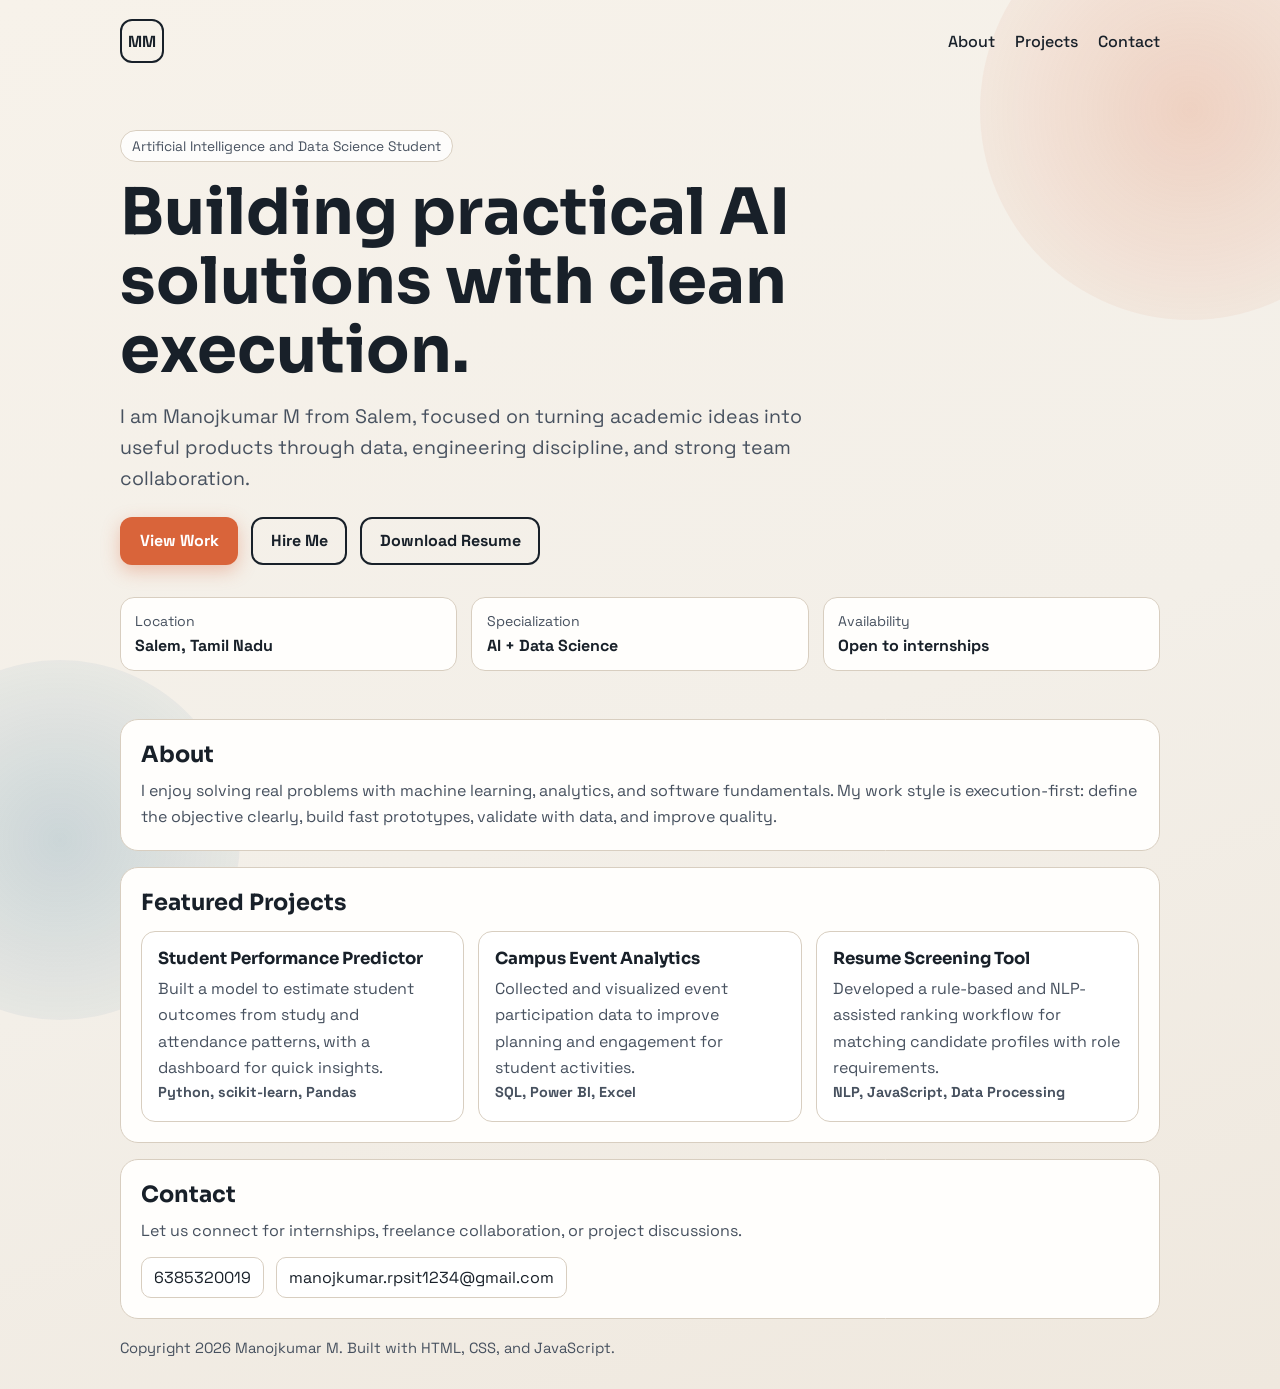
==== index.html @ 935c4bac "Add files via upload" ====
<!DOCTYPE html>
<html lang="en">
<head>
  <meta charset="UTF-8" />
  <meta name="viewport" content="width=device-width, initial-scale=1.0" />
  <title>Manojkumar M | AI Student Portfolio</title>
  <link rel="preconnect" href="https://fonts.googleapis.com" />
  <link rel="preconnect" href="https://fonts.gstatic.com" crossorigin />
  <link href="https://fonts.googleapis.com/css2?family=Space+Grotesk:wght@400;500;700&family=Sora:wght@500;700;800&display=swap" rel="stylesheet" />
  <link rel="stylesheet" href="styles.css" />
</head>
<body>
  <div class="bg-shape bg-shape-a" aria-hidden="true"></div>
  <div class="bg-shape bg-shape-b" aria-hidden="true"></div>

  <header class="site-header">
    <a class="brand" href="#top">MM</a>
    <nav>
      <a href="#about">About</a>
      <a href="#projects">Projects</a>
      <a href="#contact">Contact</a>
    </nav>
  </header>

  <main id="top">
    <section class="hero">
      <p class="eyebrow">Artificial Intelligence and Data Science Student</p>
      <h1>Building practical AI solutions with clean execution.</h1>
      <p class="lead">
        I am Manojkumar M from Salem, focused on turning academic ideas into useful products through
        data, engineering discipline, and strong team collaboration.
      </p>
      <div class="hero-actions">
        <a class="btn btn-solid" href="#projects">View Work</a>
        <a class="btn btn-ghost" href="#contact">Hire Me</a>
        <a class="btn btn-ghost" href="resume.pdf" download>Download Resume</a>
      </div>
      <ul class="quick-facts">
        <li><span>Location</span><strong>Salem, Tamil Nadu</strong></li>
        <li><span>Specialization</span><strong>AI + Data Science</strong></li>
        <li><span>Availability</span><strong>Open to internships</strong></li>
      </ul>
    </section>

    <section id="about" class="panel reveal">
      <h2>About</h2>
      <p>
        I enjoy solving real problems with machine learning, analytics, and software fundamentals. My work style is
        execution-first: define the objective clearly, build fast prototypes, validate with data, and improve quality.
      </p>
    </section>

    <section id="projects" class="panel reveal">
      <h2>Featured Projects</h2>
      <div class="project-grid">
        <article class="project-card">
          <h3>Student Performance Predictor</h3>
          <p>
            Built a model to estimate student outcomes from study and attendance patterns, with a dashboard for quick insights.
          </p>
          <p class="stack">Python, scikit-learn, Pandas</p>
        </article>
        <article class="project-card">
          <h3>Campus Event Analytics</h3>
          <p>
            Collected and visualized event participation data to improve planning and engagement for student activities.
          </p>
          <p class="stack">SQL, Power BI, Excel</p>
        </article>
        <article class="project-card">
          <h3>Resume Screening Tool</h3>
          <p>
            Developed a rule-based and NLP-assisted ranking workflow for matching candidate profiles with role requirements.
          </p>
          <p class="stack">NLP, JavaScript, Data Processing</p>
        </article>
      </div>
    </section>

    <section id="contact" class="panel contact reveal">
      <h2>Contact</h2>
      <p>Let us connect for internships, freelance collaboration, or project discussions.</p>
      <div class="contact-list">
        <a href="tel:+916385320019">6385320019</a>
        <a href="mailto:manojkumar.rpsit1234@gmail.com">manojkumar.rpsit1234@gmail.com</a>
      </div>
    </section>
  </main>

  <footer>
    <p id="footer-text"></p>
  </footer>

  <script src="script.js"></script>
</body>
</html>
---- styles.css ----
:root {
  --bg: #f3efe8;
  --text: #182029;
  --muted: #47515f;
  --card: #fffefc;
  --line: #d8cec0;
  --primary: #d9643a;
  --primary-deep: #a8421d;
  --accent: #2a6f97;
}

* {
  box-sizing: border-box;
}

body {
  margin: 0;
  font-family: "Space Grotesk", sans-serif;
  color: var(--text);
  background:
    linear-gradient(160deg, #f7f2ea 0%, #f3efe8 55%, #efe8de 100%);
  min-height: 100vh;
  position: relative;
  overflow-x: hidden;
}

.bg-shape {
  position: fixed;
  border-radius: 999px;
  filter: blur(0.5px);
  pointer-events: none;
  z-index: -1;
}

.bg-shape-a {
  width: 420px;
  height: 420px;
  right: -120px;
  top: -100px;
  background: radial-gradient(circle, rgba(217, 100, 58, 0.22), rgba(217, 100, 58, 0));
}

.bg-shape-b {
  width: 360px;
  height: 360px;
  left: -120px;
  bottom: -120px;
  background: radial-gradient(circle, rgba(42, 111, 151, 0.2), rgba(42, 111, 151, 0));
}

.site-header,
main,
footer {
  width: min(1040px, calc(100% - 2rem));
  margin-inline: auto;
}

.site-header {
  display: flex;
  justify-content: space-between;
  align-items: center;
  padding: 1.2rem 0;
}

.brand {
  width: 44px;
  height: 44px;
  border: 2px solid var(--text);
  border-radius: 12px;
  display: grid;
  place-items: center;
  text-decoration: none;
  color: var(--text);
  font-weight: 700;
}

nav {
  display: flex;
  gap: 1.25rem;
}

nav a {
  text-decoration: none;
  color: var(--text);
  font-weight: 500;
}

.hero {
  padding: 3rem 0 2rem;
}

.eyebrow {
  display: inline-block;
  margin: 0;
  padding: 0.35rem 0.7rem;
  border: 1px solid var(--line);
  border-radius: 999px;
  background: rgba(255, 255, 255, 0.8);
  color: var(--muted);
  font-size: 0.86rem;
}

h1,
h2,
h3 {
  font-family: "Sora", sans-serif;
}

h1 {
  margin: 1rem 0;
  font-size: clamp(2rem, 5vw, 4rem);
  line-height: 1.08;
  max-width: 840px;
}

.lead {
  margin: 0;
  max-width: 720px;
  font-size: clamp(1rem, 2vw, 1.22rem);
  color: var(--muted);
  line-height: 1.6;
}

.hero-actions {
  margin-top: 1.4rem;
  display: flex;
  gap: 0.8rem;
  flex-wrap: wrap;
}

.btn {
  display: inline-flex;
  text-decoration: none;
  font-weight: 700;
  padding: 0.72rem 1.1rem;
  border-radius: 12px;
  border: 2px solid transparent;
  transition: transform 180ms ease, box-shadow 180ms ease, background-color 180ms ease;
}

.btn:hover {
  transform: translateY(-2px);
}

.btn-solid {
  background: var(--primary);
  color: #fff;
  box-shadow: 0 6px 18px rgba(217, 100, 58, 0.34);
}

.btn-solid:hover {
  background: var(--primary-deep);
}

.btn-ghost {
  border-color: var(--text);
  color: var(--text);
}

.quick-facts {
  list-style: none;
  margin: 2rem 0 0;
  padding: 0;
  display: grid;
  grid-template-columns: repeat(3, minmax(0, 1fr));
  gap: 0.9rem;
}

.quick-facts li {
  background: var(--card);
  border: 1px solid var(--line);
  border-radius: 14px;
  padding: 0.9rem;
}

.quick-facts span {
  color: var(--muted);
  font-size: 0.88rem;
  display: block;
}

.quick-facts strong {
  margin-top: 0.26rem;
  display: block;
}

.panel {
  background: var(--card);
  border: 1px solid var(--line);
  border-radius: 18px;
  padding: 1.25rem;
  margin-top: 1rem;
}

.panel h2 {
  margin: 0 0 0.6rem;
  font-size: 1.4rem;
}

.panel p {
  margin: 0;
  color: var(--muted);
  line-height: 1.65;
}

.project-grid {
  margin-top: 0.9rem;
  display: grid;
  grid-template-columns: repeat(3, minmax(0, 1fr));
  gap: 0.9rem;
}

.project-card {
  border: 1px solid var(--line);
  border-radius: 14px;
  padding: 1rem;
  background: #fff;
}

.project-card h3 {
  margin: 0 0 0.45rem;
  font-size: 1.04rem;
}

.stack {
  margin-top: 0.7rem;
  color: var(--accent);
  font-weight: 700;
  font-size: 0.9rem;
}

.contact .contact-list {
  margin-top: 0.8rem;
  display: flex;
  flex-wrap: wrap;
  gap: 0.75rem;
}

.contact a {
  text-decoration: none;
  color: var(--text);
  border: 1px solid var(--line);
  border-radius: 10px;
  padding: 0.55rem 0.75rem;
  background: #fff;
}

footer {
  padding: 1.3rem 0 2rem;
}

footer p {
  margin: 0;
  color: var(--muted);
  font-size: 0.92rem;
}

.reveal {
  opacity: 0;
  transform: translateY(10px);
  transition: opacity 450ms ease, transform 450ms ease;
}

.reveal.in {
  opacity: 1;
  transform: translateY(0);
}

@media (max-width: 900px) {
  .quick-facts {
    grid-template-columns: 1fr;
  }

  .project-grid {
    grid-template-columns: 1fr;
  }
}
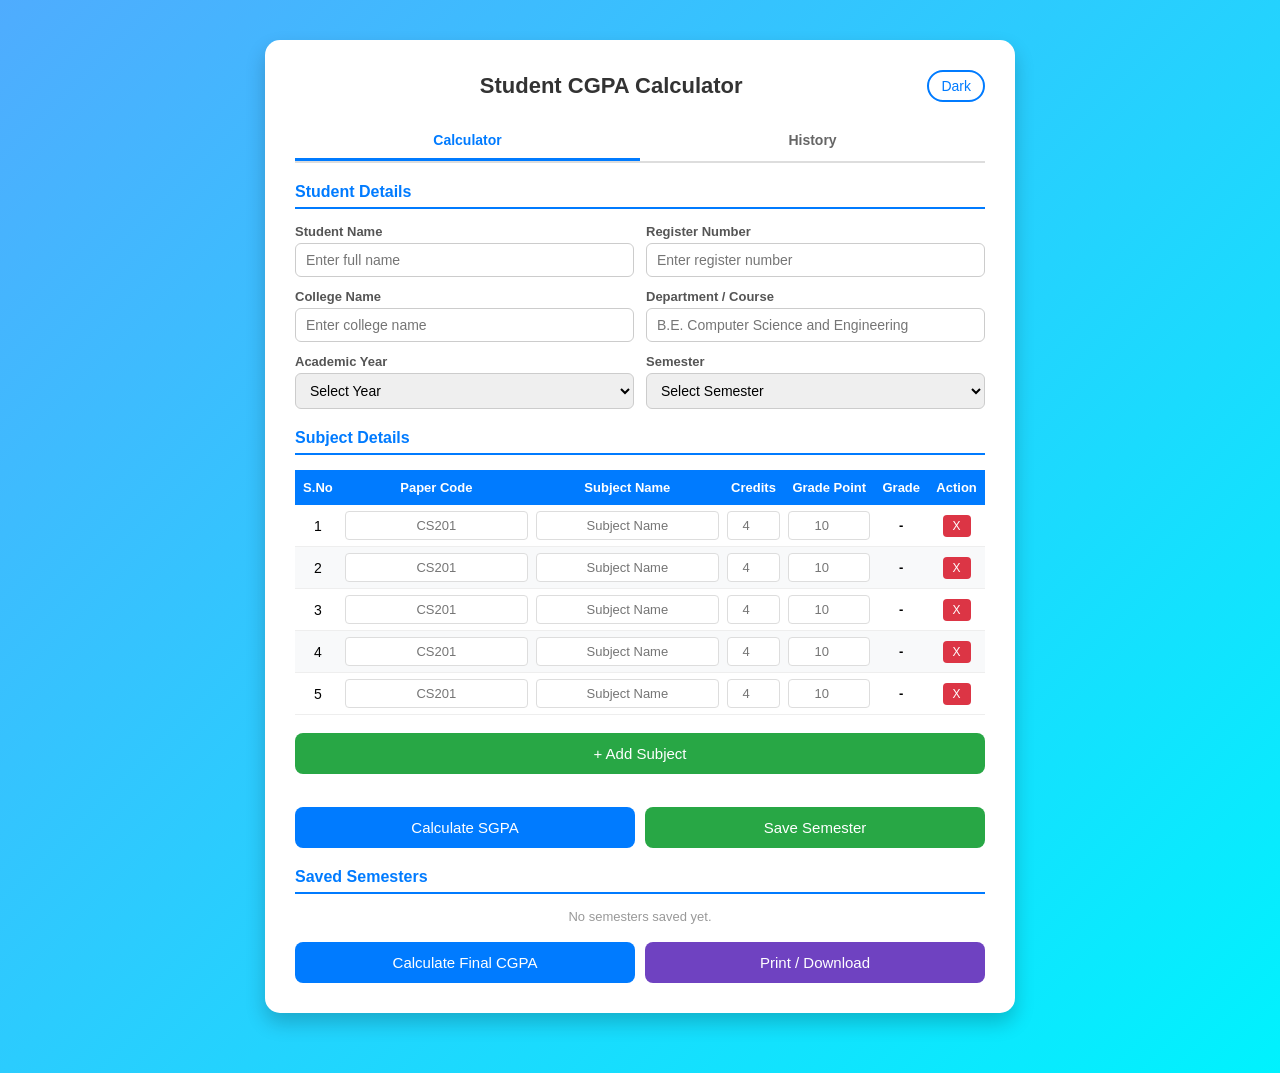
==== commit 3c4ee63a: "Add files via upload" ====
--- a/index.html
+++ b/index.html
@@ -1,97 +1,116 @@
 <!DOCTYPE html>
 <html lang="en">
 <head>
-  <meta charset="UTF-8" />
-  <meta name="viewport" content="width=device-width, initial-scale=1.0" />
-  <title>Manojkumar M | AI Student Portfolio</title>
-  <link rel="preconnect" href="https://fonts.googleapis.com" />
-  <link rel="preconnect" href="https://fonts.gstatic.com" crossorigin />
-  <link href="https://fonts.googleapis.com/css2?family=Space+Grotesk:wght@400;500;700&family=Sora:wght@500;700;800&display=swap" rel="stylesheet" />
-  <link rel="stylesheet" href="styles.css" />
+<meta charset="UTF-8">
+<meta name="viewport" content="width=device-width, initial-scale=1.0">
+<title>Student CGPA Calculator</title>
+<link rel="stylesheet" href="style.css">
 </head>
 <body>
-  <div class="bg-shape bg-shape-a" aria-hidden="true"></div>
-  <div class="bg-shape bg-shape-b" aria-hidden="true"></div>
 
-  <header class="site-header">
-    <a class="brand" href="#top">MM</a>
-    <nav>
-      <a href="#about">About</a>
-      <a href="#projects">Projects</a>
-      <a href="#contact">Contact</a>
-    </nav>
-  </header>
+<div class="container">
+    <div class="header">
+        <h2>Student CGPA Calculator</h2>
+        <button class="dark-toggle" onclick="toggleDark()">Dark</button>
+    </div>
 
-  <main id="top">
-    <section class="hero">
-      <p class="eyebrow">Artificial Intelligence and Data Science Student</p>
-      <h1>Building practical AI solutions with clean execution.</h1>
-      <p class="lead">
-        I am Manojkumar M from Salem, focused on turning academic ideas into useful products through
-        data, engineering discipline, and strong team collaboration.
-      </p>
-      <div class="hero-actions">
-        <a class="btn btn-solid" href="#projects">View Work</a>
-        <a class="btn btn-ghost" href="#contact">Hire Me</a>
-        <a class="btn btn-ghost" href="resume.pdf" download>Download Resume</a>
-      </div>
-      <ul class="quick-facts">
-        <li><span>Location</span><strong>Salem, Tamil Nadu</strong></li>
-        <li><span>Specialization</span><strong>AI + Data Science</strong></li>
-        <li><span>Availability</span><strong>Open to internships</strong></li>
-      </ul>
-    </section>
+    <div class="tab-bar">
+        <button class="tab active" onclick="switchTab('calculator')">Calculator</button>
+        <button class="tab" onclick="switchTab('history')">History</button>
+    </div>
 
-    <section id="about" class="panel reveal">
-      <h2>About</h2>
-      <p>
-        I enjoy solving real problems with machine learning, analytics, and software fundamentals. My work style is
-        execution-first: define the objective clearly, build fast prototypes, validate with data, and improve quality.
-      </p>
-    </section>
+    <div id="calculator" class="tab-content active">
 
-    <section id="projects" class="panel reveal">
-      <h2>Featured Projects</h2>
-      <div class="project-grid">
-        <article class="project-card">
-          <h3>Student Performance Predictor</h3>
-          <p>
-            Built a model to estimate student outcomes from study and attendance patterns, with a dashboard for quick insights.
-          </p>
-          <p class="stack">Python, scikit-learn, Pandas</p>
-        </article>
-        <article class="project-card">
-          <h3>Campus Event Analytics</h3>
-          <p>
-            Collected and visualized event participation data to improve planning and engagement for student activities.
-          </p>
-          <p class="stack">SQL, Power BI, Excel</p>
-        </article>
-        <article class="project-card">
-          <h3>Resume Screening Tool</h3>
-          <p>
-            Developed a rule-based and NLP-assisted ranking workflow for matching candidate profiles with role requirements.
-          </p>
-          <p class="stack">NLP, JavaScript, Data Processing</p>
-        </article>
-      </div>
-    </section>
+        <div class="section-title">Student Details</div>
+        <div class="student-info">
+            <div class="info-grid">
+                <div class="field">
+                    <label>Student Name</label>
+                    <input type="text" id="stu_name" placeholder="Enter full name">
+                </div>
+                <div class="field">
+                    <label>Register Number</label>
+                    <input type="text" id="stu_reg" placeholder="Enter register number">
+                </div>
+                <div class="field">
+                    <label>College Name</label>
+                    <input type="text" id="stu_college" placeholder="Enter college name">
+                </div>
+                <div class="field">
+                    <label>Department / Course</label>
+                    <input type="text" id="stu_dept" placeholder="B.E. Computer Science and Engineering">
+                </div>
+                <div class="field">
+                    <label>Academic Year</label>
+                    <select id="stu_ayear">
+                        <option value="">Select Year</option>
+                        <option>1st Year</option>
+                        <option>2nd Year</option>
+                        <option>3rd Year</option>
+                        <option>4th Year</option>
+                    </select>
+                </div>
+                <div class="field">
+                    <label>Semester</label>
+                    <select id="stu_sem">
+                        <option value="">Select Semester</option>
+                        <option value="1">Semester 1</option>
+                        <option value="2">Semester 2</option>
+                        <option value="3">Semester 3</option>
+                        <option value="4">Semester 4</option>
+                        <option value="5">Semester 5</option>
+                        <option value="6">Semester 6</option>
+                        <option value="7">Semester 7</option>
+                        <option value="8">Semester 8</option>
+                    </select>
+                </div>
+            </div>
+        </div>
 
-    <section id="contact" class="panel contact reveal">
-      <h2>Contact</h2>
-      <p>Let us connect for internships, freelance collaboration, or project discussions.</p>
-      <div class="contact-list">
-        <a href="tel:+916385320019">6385320019</a>
-        <a href="mailto:manojkumar.rpsit1234@gmail.com">manojkumar.rpsit1234@gmail.com</a>
-      </div>
-    </section>
-  </main>
+        <div class="section-title">Subject Details</div>
+        <div class="table-wrapper">
+            <table id="subject-table">
+                <thead>
+                    <tr>
+                        <th>S.No</th>
+                        <th>Paper Code</th>
+                        <th>Subject Name</th>
+                        <th>Credits</th>
+                        <th>Grade Point</th>
+                        <th>Grade</th>
+                        <th>Action</th>
+                    </tr>
+                </thead>
+                <tbody id="subject-body">
+                </tbody>
+            </table>
+        </div>
+        <button class="calc-btn add-btn" onclick="addSubject()">+ Add Subject</button>
 
-  <footer>
-    <p id="footer-text"></p>
-  </footer>
+        <div class="result-section" id="result"></div>
 
-  <script src="script.js"></script>
+        <div class="btn-row">
+            <button class="calc-btn" onclick="calculateSGPA()">Calculate SGPA</button>
+            <button class="calc-btn save-btn" onclick="saveSemester()">Save Semester</button>
+        </div>
+
+        <div class="section-title">Saved Semesters</div>
+        <div id="saved-sems"></div>
+
+        <div class="btn-row">
+            <button class="calc-btn" onclick="calculateCGPA()">Calculate Final CGPA</button>
+            <button class="calc-btn print-btn" onclick="printResult()">Print / Download</button>
+        </div>
+
+        <div id="final-result"></div>
+    </div>
+
+    <div id="history" class="tab-content">
+        <div id="history-list"></div>
+        <button class="calc-btn danger-btn" onclick="clearHistory()">Clear History</button>
+    </div>
+</div>
+
+<script src="script.js"></script>
 </body>
-</html>
-
+</html>
--- a/style.css
+++ b/style.css
@@ -0,0 +1,447 @@
+*{
+    margin:0;
+    padding:0;
+    box-sizing:border-box;
+    font-family:Arial,sans-serif;
+}
+body{
+    background:linear-gradient(135deg,#4facfe,#00f2fe);
+    display:flex;
+    justify-content:center;
+    align-items:flex-start;
+    min-height:100vh;
+    padding:20px;
+    transition:background 0.3s;
+}
+body.dark{
+    background:linear-gradient(135deg,#1a1a2e,#16213e);
+}
+.container{
+    background:#fff;
+    padding:30px;
+    width:750px;
+    border-radius:15px;
+    box-shadow:0 10px 20px rgba(0,0,0,0.2);
+    transition:background 0.3s, color 0.3s;
+    margin-top:20px;
+    margin-bottom:40px;
+}
+body.dark .container{
+    background:#0f3460;
+    color:#e0e0e0;
+}
+.header{
+    display:flex;
+    justify-content:space-between;
+    align-items:center;
+    margin-bottom:20px;
+}
+h2{
+    text-align:center;
+    color:#333;
+    flex:1;
+    font-size:22px;
+}
+body.dark h2{
+    color:#e0e0e0;
+}
+.dark-toggle{
+    background:none;
+    border:2px solid #007bff;
+    color:#007bff;
+    padding:6px 12px;
+    border-radius:20px;
+    cursor:pointer;
+    font-size:14px;
+    width:auto;
+    margin:0;
+}
+body.dark .dark-toggle{
+    border-color:#e94560;
+    color:#e94560;
+}
+.dark-toggle:hover{
+    background:#007bff;
+    color:#fff;
+}
+body.dark .dark-toggle:hover{
+    background:#e94560;
+    color:#fff;
+}
+.tab-bar{
+    display:flex;
+    margin-bottom:20px;
+    border-bottom:2px solid #ddd;
+}
+.tab{
+    flex:1;
+    padding:10px;
+    text-align:center;
+    cursor:pointer;
+    border:none;
+    background:none;
+    font-size:14px;
+    font-weight:bold;
+    color:#666;
+    border-bottom:3px solid transparent;
+    margin-top:0;
+}
+.tab.active{
+    color:#007bff;
+    border-bottom:3px solid #007bff;
+}
+body.dark .tab{
+    color:#aaa;
+}
+body.dark .tab.active{
+    color:#e94560;
+    border-bottom:3px solid #e94560;
+}
+.tab-content{
+    display:none;
+}
+.tab-content.active{
+    display:block;
+}
+.section-title{
+    font-size:16px;
+    font-weight:bold;
+    color:#007bff;
+    border-bottom:2px solid #007bff;
+    padding-bottom:6px;
+    margin:20px 0 15px;
+}
+body.dark .section-title{
+    color:#e94560;
+    border-bottom-color:#e94560;
+}
+.info-grid{
+    display:grid;
+    grid-template-columns:1fr 1fr;
+    gap:12px;
+}
+.field label{
+    display:block;
+    font-size:13px;
+    font-weight:bold;
+    color:#555;
+    margin-bottom:4px;
+}
+body.dark .field label{
+    color:#aaa;
+}
+.field input, .field select{
+    width:100%;
+    padding:8px 10px;
+    border:1px solid #ccc;
+    border-radius:6px;
+    font-size:14px;
+}
+body.dark .field input, body.dark .field select{
+    background:#1a1a2e;
+    color:#e0e0e0;
+    border-color:#444;
+}
+.table-wrapper{
+    overflow-x:auto;
+    margin-bottom:10px;
+}
+table{
+    width:100%;
+    border-collapse:collapse;
+    font-size:14px;
+}
+thead th{
+    background:#007bff;
+    color:#fff;
+    padding:10px 8px;
+    text-align:center;
+    font-size:13px;
+}
+body.dark thead th{
+    background:#e94560;
+}
+tbody td{
+    padding:6px 4px;
+    text-align:center;
+    border-bottom:1px solid #eee;
+}
+body.dark tbody td{
+    border-bottom-color:#333;
+}
+tbody tr:nth-child(even){
+    background:#f8f9fa;
+}
+body.dark tbody tr:nth-child(even){
+    background:#1a1a2e;
+}
+tbody input{
+    width:100%;
+    padding:6px;
+    border:1px solid #ddd;
+    border-radius:4px;
+    font-size:13px;
+    text-align:center;
+}
+body.dark tbody input{
+    background:#16213e;
+    color:#e0e0e0;
+    border-color:#444;
+}
+.grade-display{
+    font-weight:bold;
+    font-size:13px;
+    padding:4px 8px;
+    border-radius:4px;
+    display:inline-block;
+}
+.grade-o{background:#28a745;color:#fff;}
+.grade-a{background:#17a2b8;color:#fff;}
+.grade-b{background:#ffc107;color:#333;}
+.grade-c{background:#fd7e14;color:#fff;}
+.grade-f{background:#dc3545;color:#fff;}
+.btn-del{
+    background:#dc3545;
+    color:#fff;
+    border:none;
+    border-radius:4px;
+    padding:4px 10px;
+    cursor:pointer;
+    font-size:12px;
+}
+.btn-del:hover{
+    background:#a71d2a;
+}
+.add-btn{
+    background:#28a745!important;
+    margin-bottom:10px;
+}
+.add-btn:hover{
+    background:#1e7e34!important;
+}
+button.calc-btn{
+    width:100%;
+    padding:12px;
+    background:#007bff;
+    color:#fff;
+    border:none;
+    border-radius:8px;
+    font-size:15px;
+    cursor:pointer;
+    margin-top:8px;
+}
+button.calc-btn:hover{
+    background:#0056b3;
+}
+body.dark button.calc-btn{
+    background:#e94560;
+}
+body.dark button.calc-btn:hover{
+    background:#c81e45;
+}
+.save-btn{
+    background:#28a745!important;
+}
+.save-btn:hover{
+    background:#1e7e34!important;
+}
+.print-btn{
+    background:#6f42c1!important;
+}
+.print-btn:hover{
+    background:#5a32a3!important;
+}
+.danger-btn{
+    background:#dc3545!important;
+}
+.danger-btn:hover{
+    background:#a71d2a!important;
+}
+.btn-row{
+    display:flex;
+    gap:10px;
+    margin-top:10px;
+}
+.btn-row button{
+    flex:1;
+}
+.result-section{
+    margin-top:15px;
+}
+.info-row{
+    display:flex;
+    justify-content:space-between;
+    padding:8px 0;
+    border-bottom:1px solid #eee;
+}
+body.dark .info-row{
+    border-bottom-color:#333;
+}
+.info-label{
+    color:#666;
+    font-size:14px;
+}
+body.dark .info-label{
+    color:#aaa;
+}
+.info-value{
+    font-weight:bold;
+    font-size:14px;
+}
+.percentage{
+    color:#007bff;
+}
+.grade{
+    color:#e94560;
+    font-size:16px;
+}
+.pass-tag{
+    color:#28a745;
+    font-weight:bold;
+}
+.fail-tag{
+    color:#dc3545;
+    font-weight:bold;
+}
+.saved-sem-card{
+    background:#f0f8ff;
+    border-radius:8px;
+    padding:12px;
+    margin-bottom:10px;
+    border-left:4px solid #007bff;
+}
+body.dark .saved-sem-card{
+    background:#1a1a2e;
+}
+.saved-sem-card .sem-title{
+    font-weight:bold;
+    color:#007bff;
+    margin-bottom:6px;
+}
+body.dark .saved-sem-card .sem-title{
+    color:#e94560;
+}
+.saved-sem-card .sem-subjects{
+    font-size:12px;
+    color:#666;
+}
+body.dark .saved-sem-card .sem-subjects{
+    color:#aaa;
+}
+.final-box{
+    background:linear-gradient(135deg,#007bff,#00f2fe);
+    color:#fff;
+    border-radius:12px;
+    padding:20px;
+    margin-top:15px;
+    text-align:center;
+}
+body.dark .final-box{
+    background:linear-gradient(135deg,#e94560,#c81e45);
+}
+.final-box h3{
+    margin-bottom:10px;
+    font-size:18px;
+}
+.final-box .cgpa-big{
+    font-size:42px;
+    font-weight:bold;
+}
+.final-box .details{
+    font-size:14px;
+    margin-top:8px;
+    opacity:0.9;
+}
+.final-box .student-print{
+    font-size:13px;
+    margin-bottom:10px;
+    opacity:0.85;
+    text-align:left;
+}
+.history-card{
+    background:#f8f9fa;
+    border-radius:10px;
+    padding:15px;
+    margin-bottom:12px;
+    border-left:4px solid #007bff;
+}
+body.dark .history-card{
+    background:#1a1a2e;
+}
+.history-card.has-fail{
+    border-left-color:#dc3545;
+}
+.history-date{
+    font-size:12px;
+    color:#999;
+    margin-bottom:6px;
+}
+.history-student{
+    font-size:13px;
+    color:#555;
+    margin-bottom:4px;
+}
+body.dark .history-student{
+    color:#aaa;
+}
+.history-cgpa{
+    font-size:18px;
+    font-weight:bold;
+    color:#333;
+}
+body.dark .history-cgpa{
+    color:#e0e0e0;
+}
+.history-grade{
+    display:inline-block;
+    padding:2px 10px;
+    border-radius:12px;
+    font-size:12px;
+    font-weight:bold;
+    color:#fff;
+    margin-top:5px;
+}
+.grade-pass{background:#28a745;}
+.grade-fail{background:#dc3545;}
+.history-semesters{
+    margin-top:10px;
+    font-size:13px;
+    color:#666;
+}
+body.dark .history-semesters{
+    color:#aaa;
+}
+.history-semesters .fail-item{
+    color:#dc3545;
+    font-weight:bold;
+}
+.no-history{
+    text-align:center;
+    color:#999;
+    padding:40px 0;
+    font-size:14px;
+}
+@media print{
+    body{
+        background:#fff!important;
+        padding:0;
+    }
+    .container{
+        box-shadow:none;
+        width:100%;
+        margin:0;
+    }
+    .dark-toggle, .tab-bar, .add-btn, .btn-row, .danger-btn, .no-print{
+        display:none!important;
+    }
+    .tab-content{
+        display:block!important;
+    }
+    #history{
+        display:none!important;
+    }
+    .final-box{
+        -webkit-print-color-adjust:exact;
+        print-color-adjust:exact;
+    }
+}
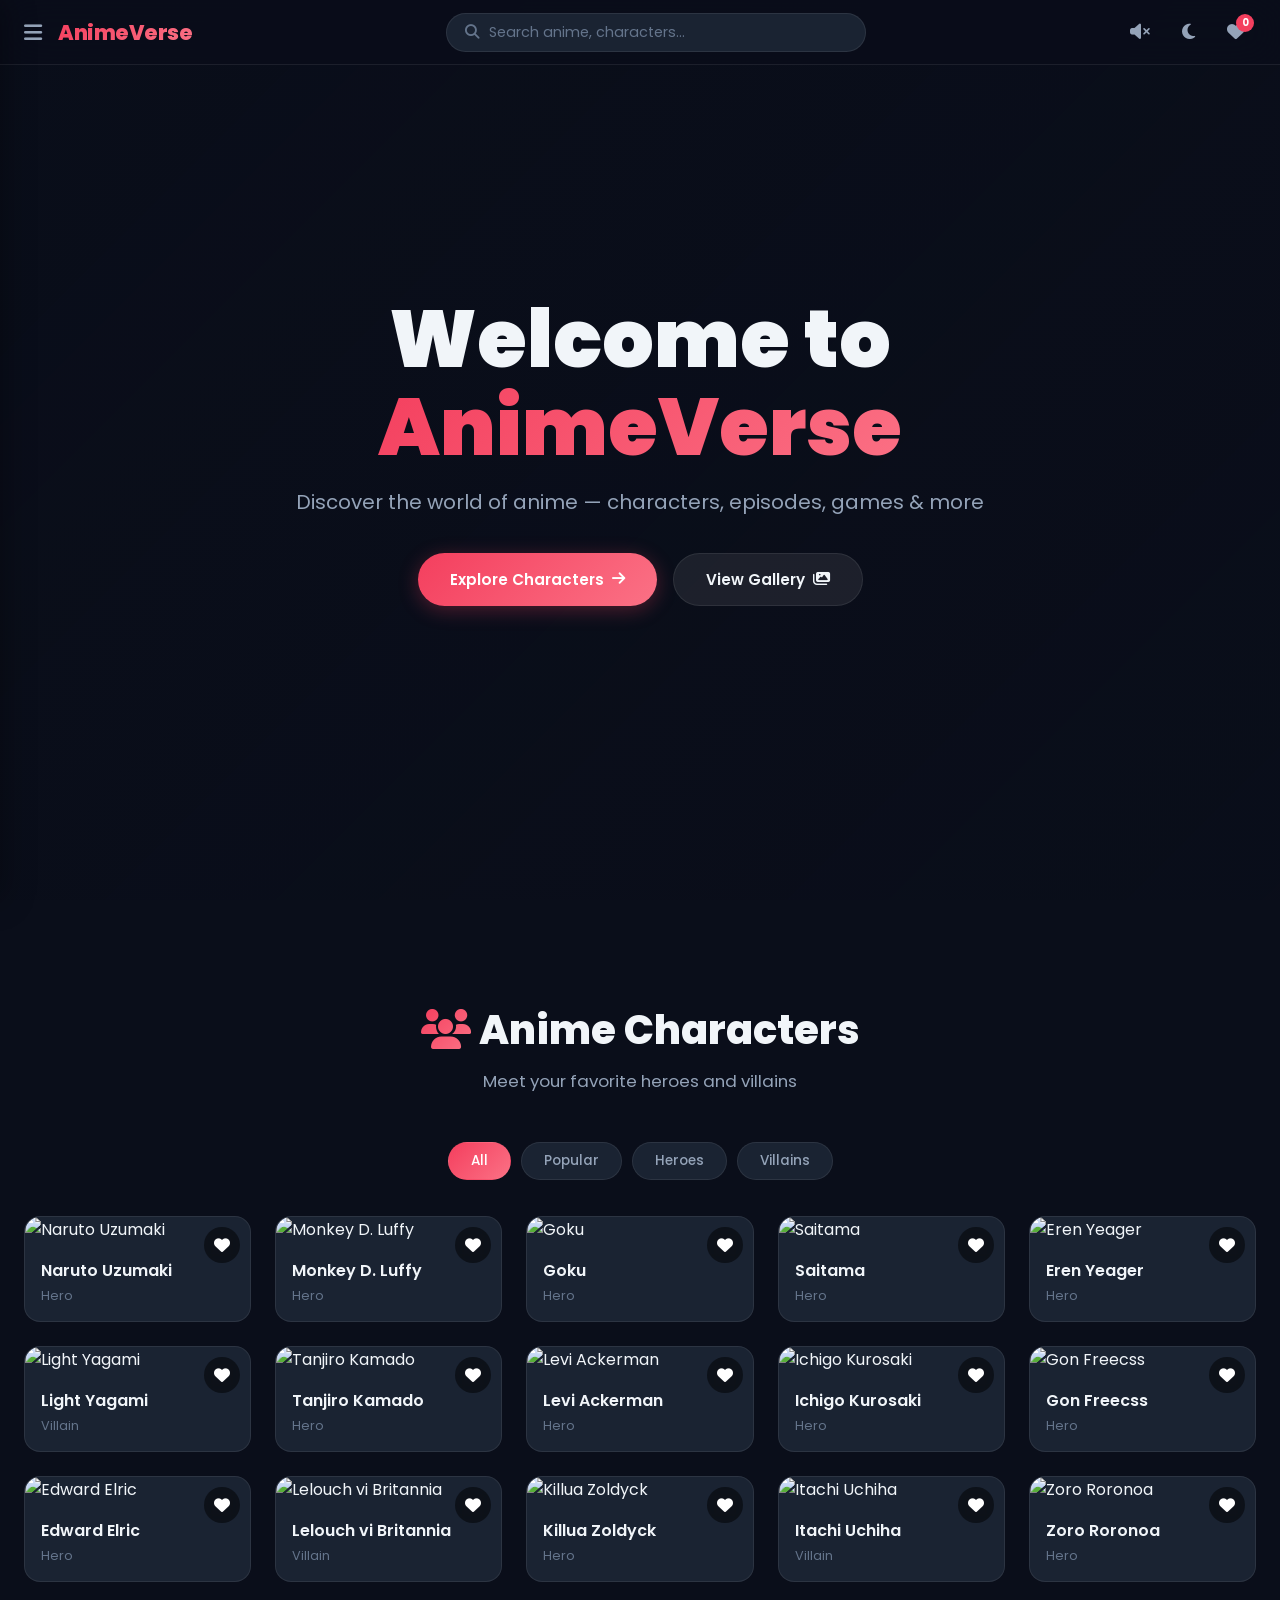
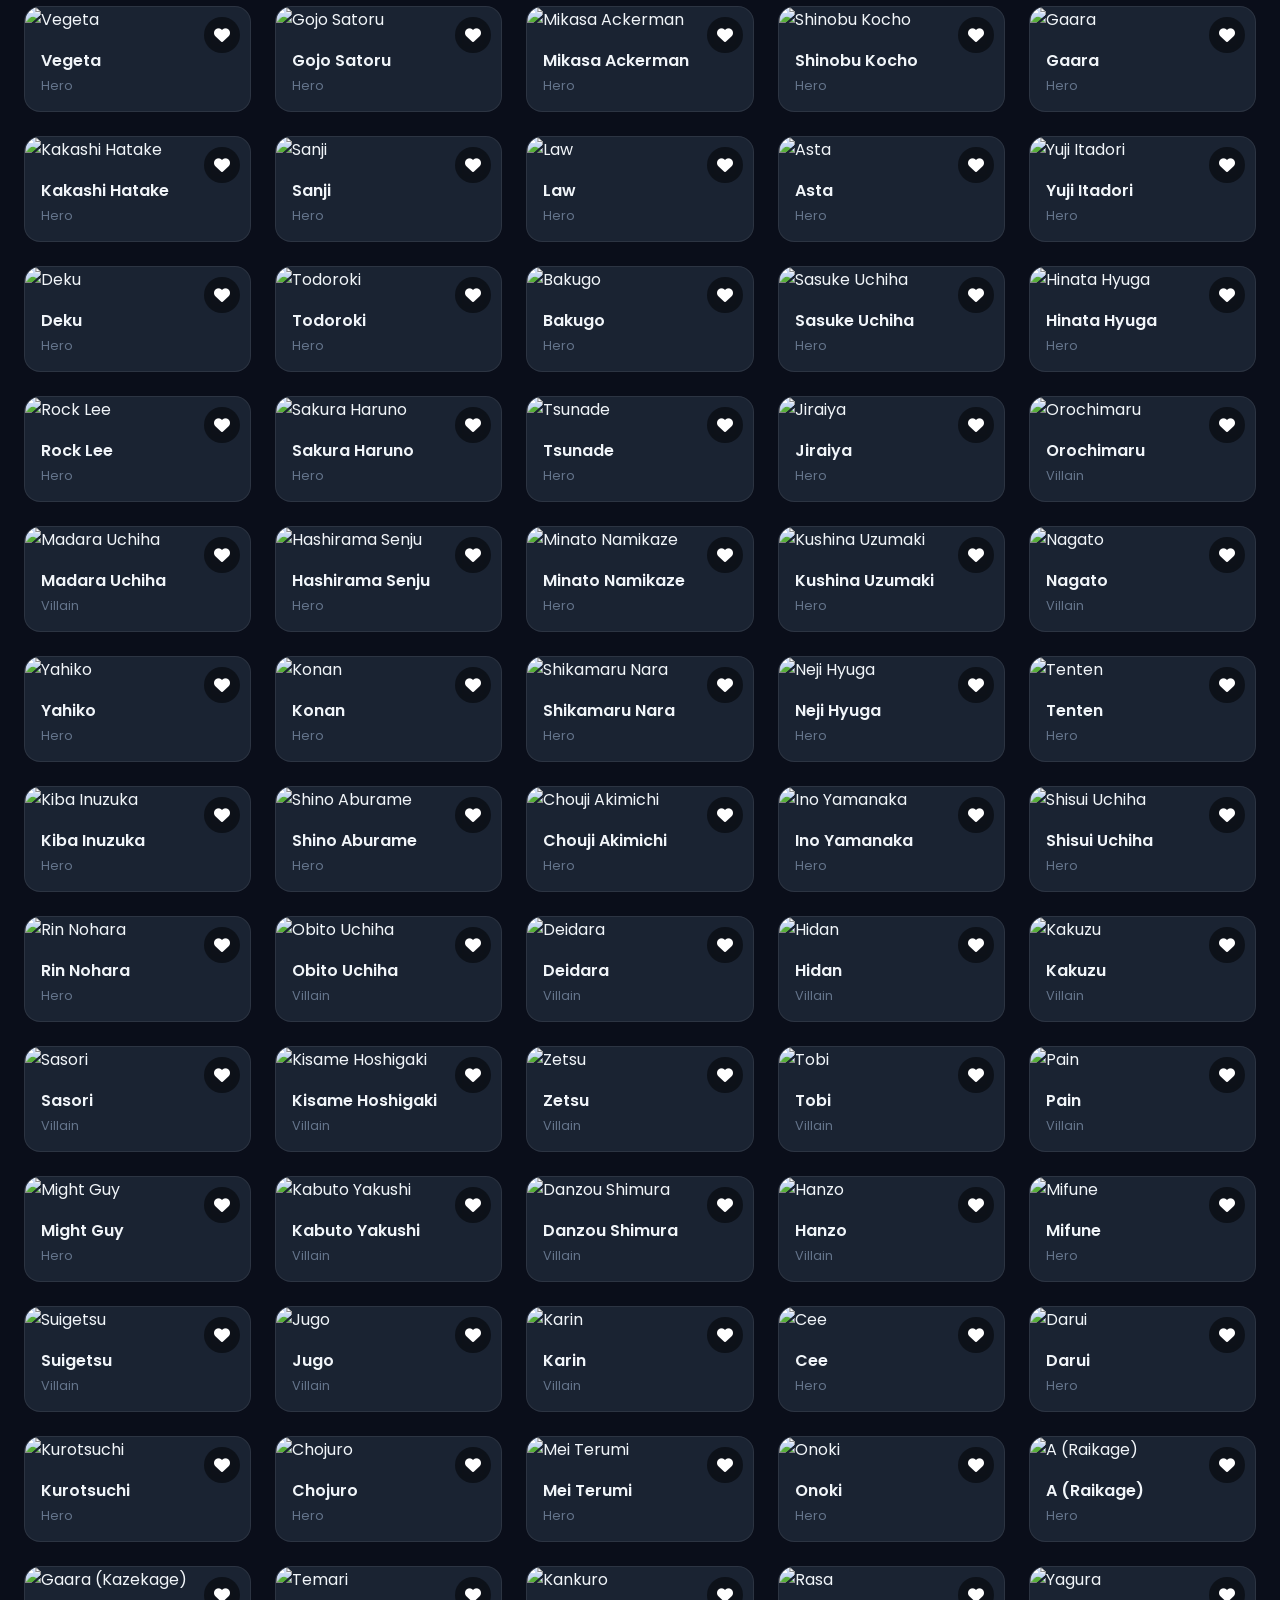
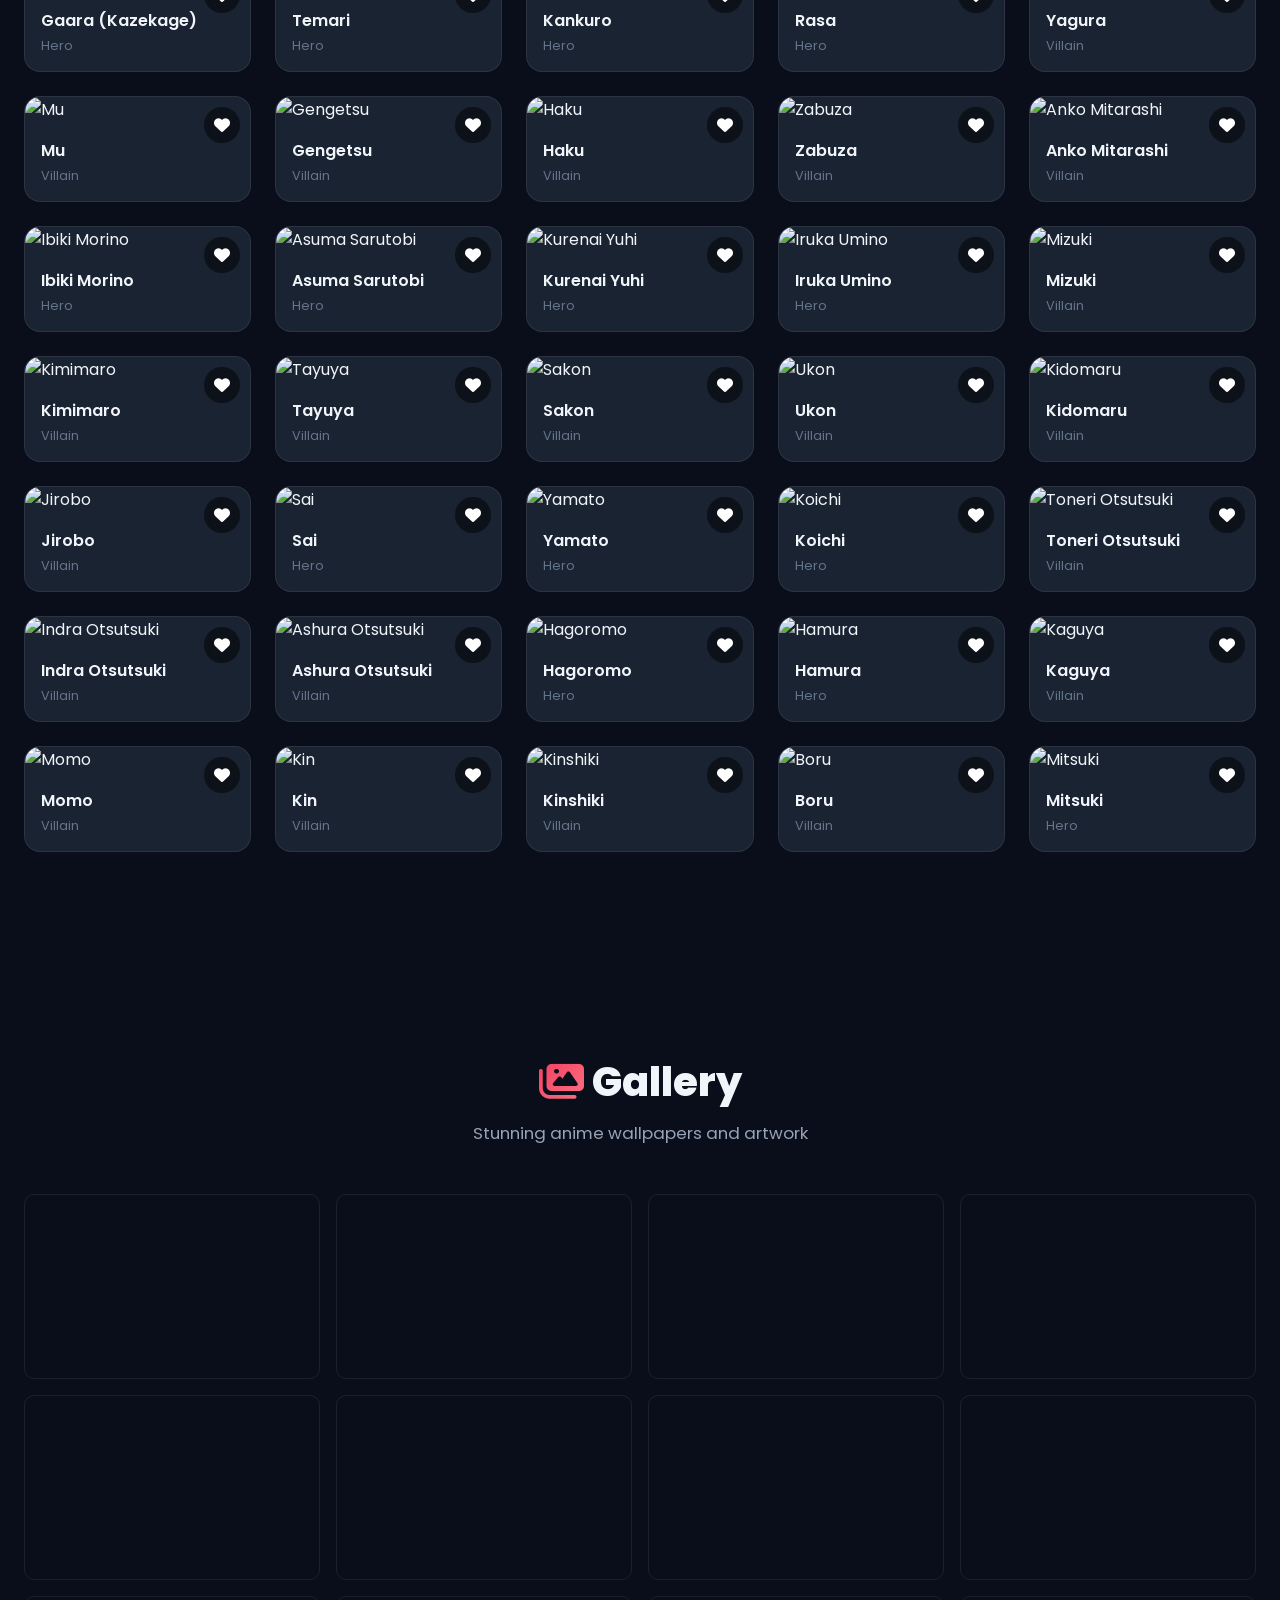
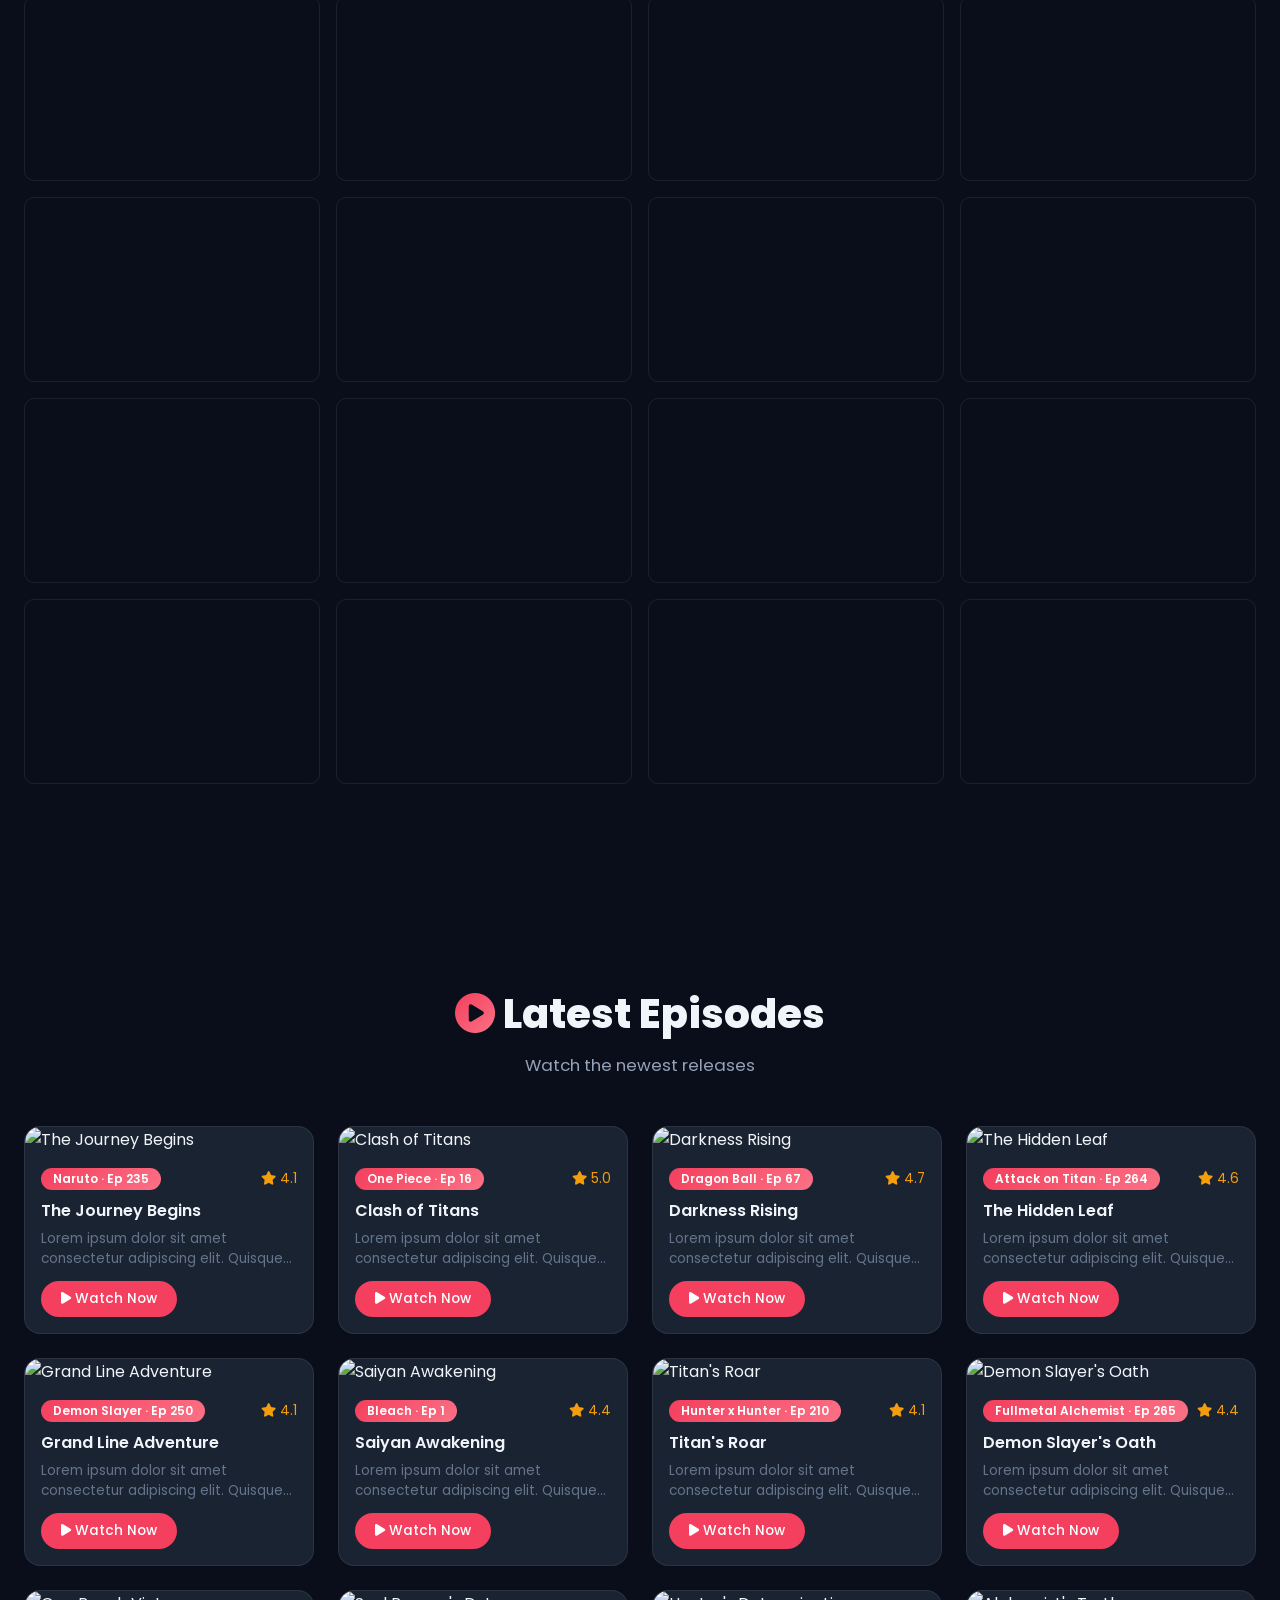
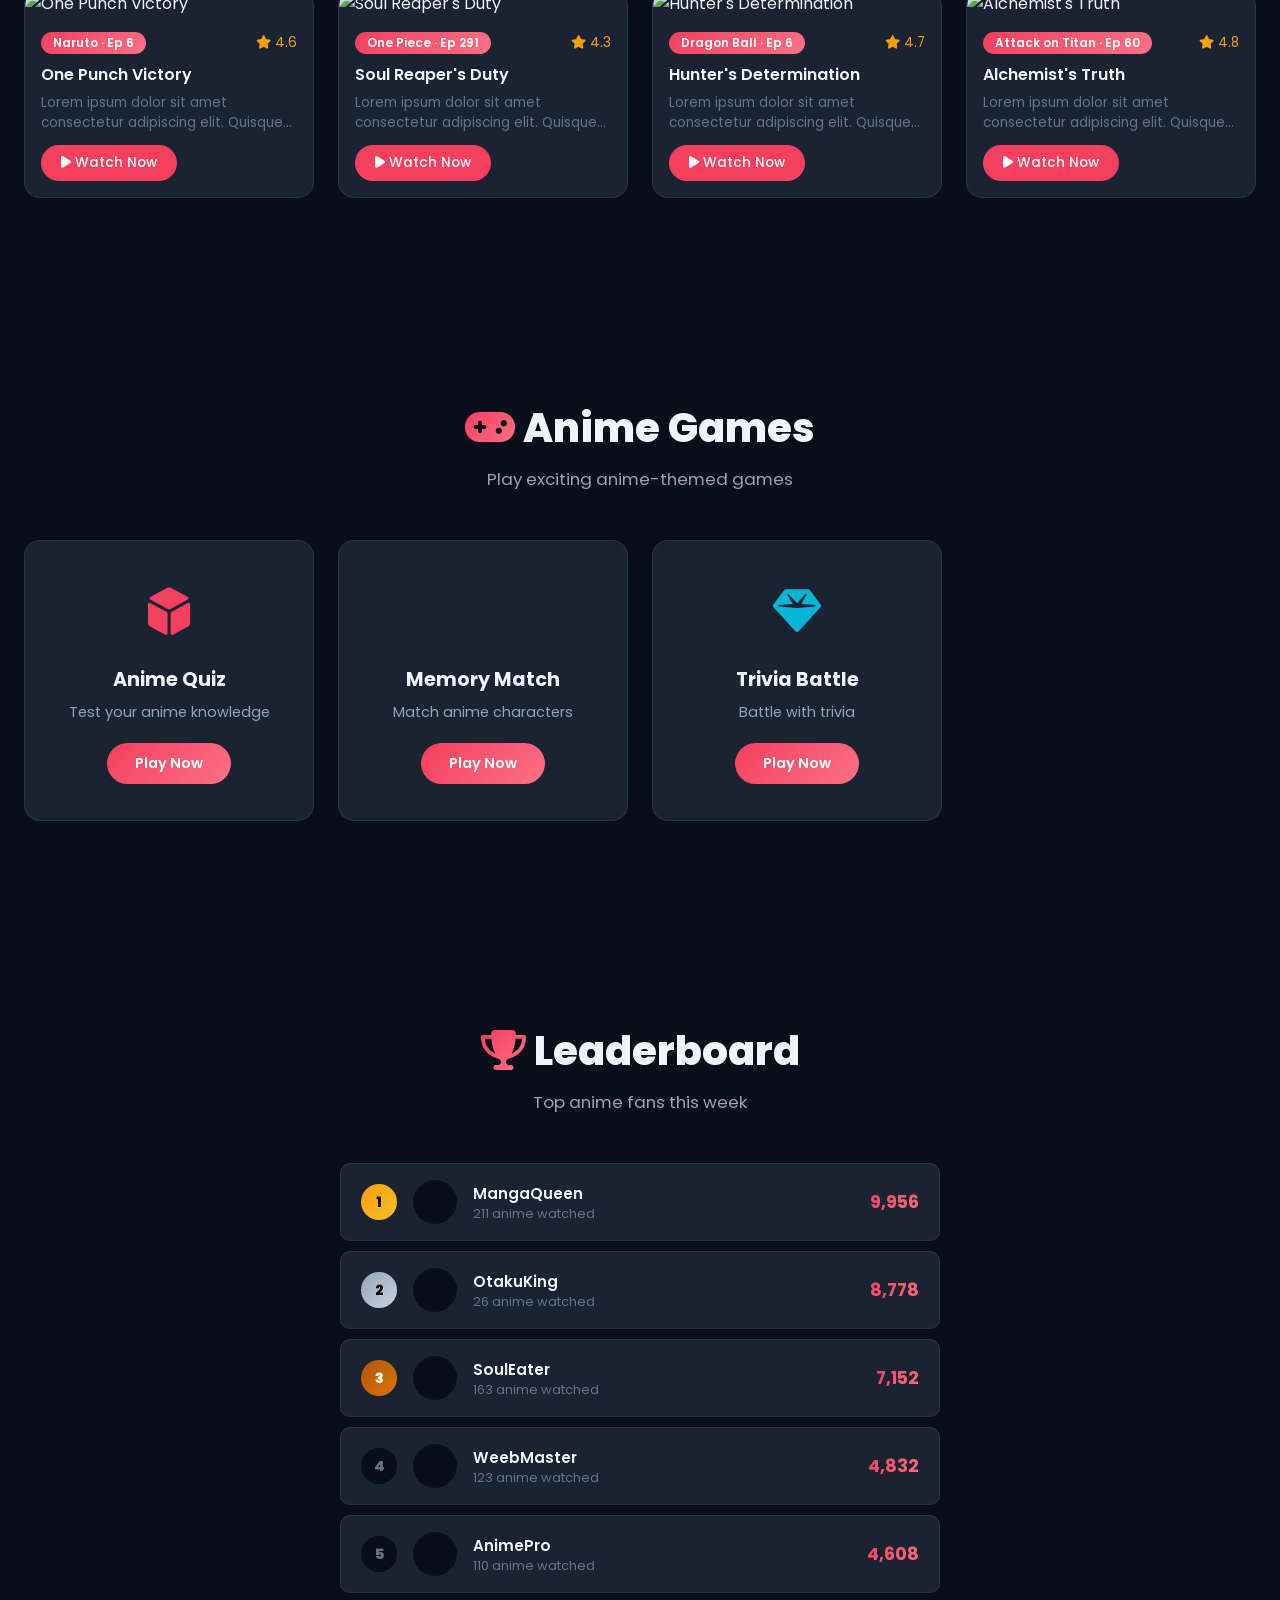
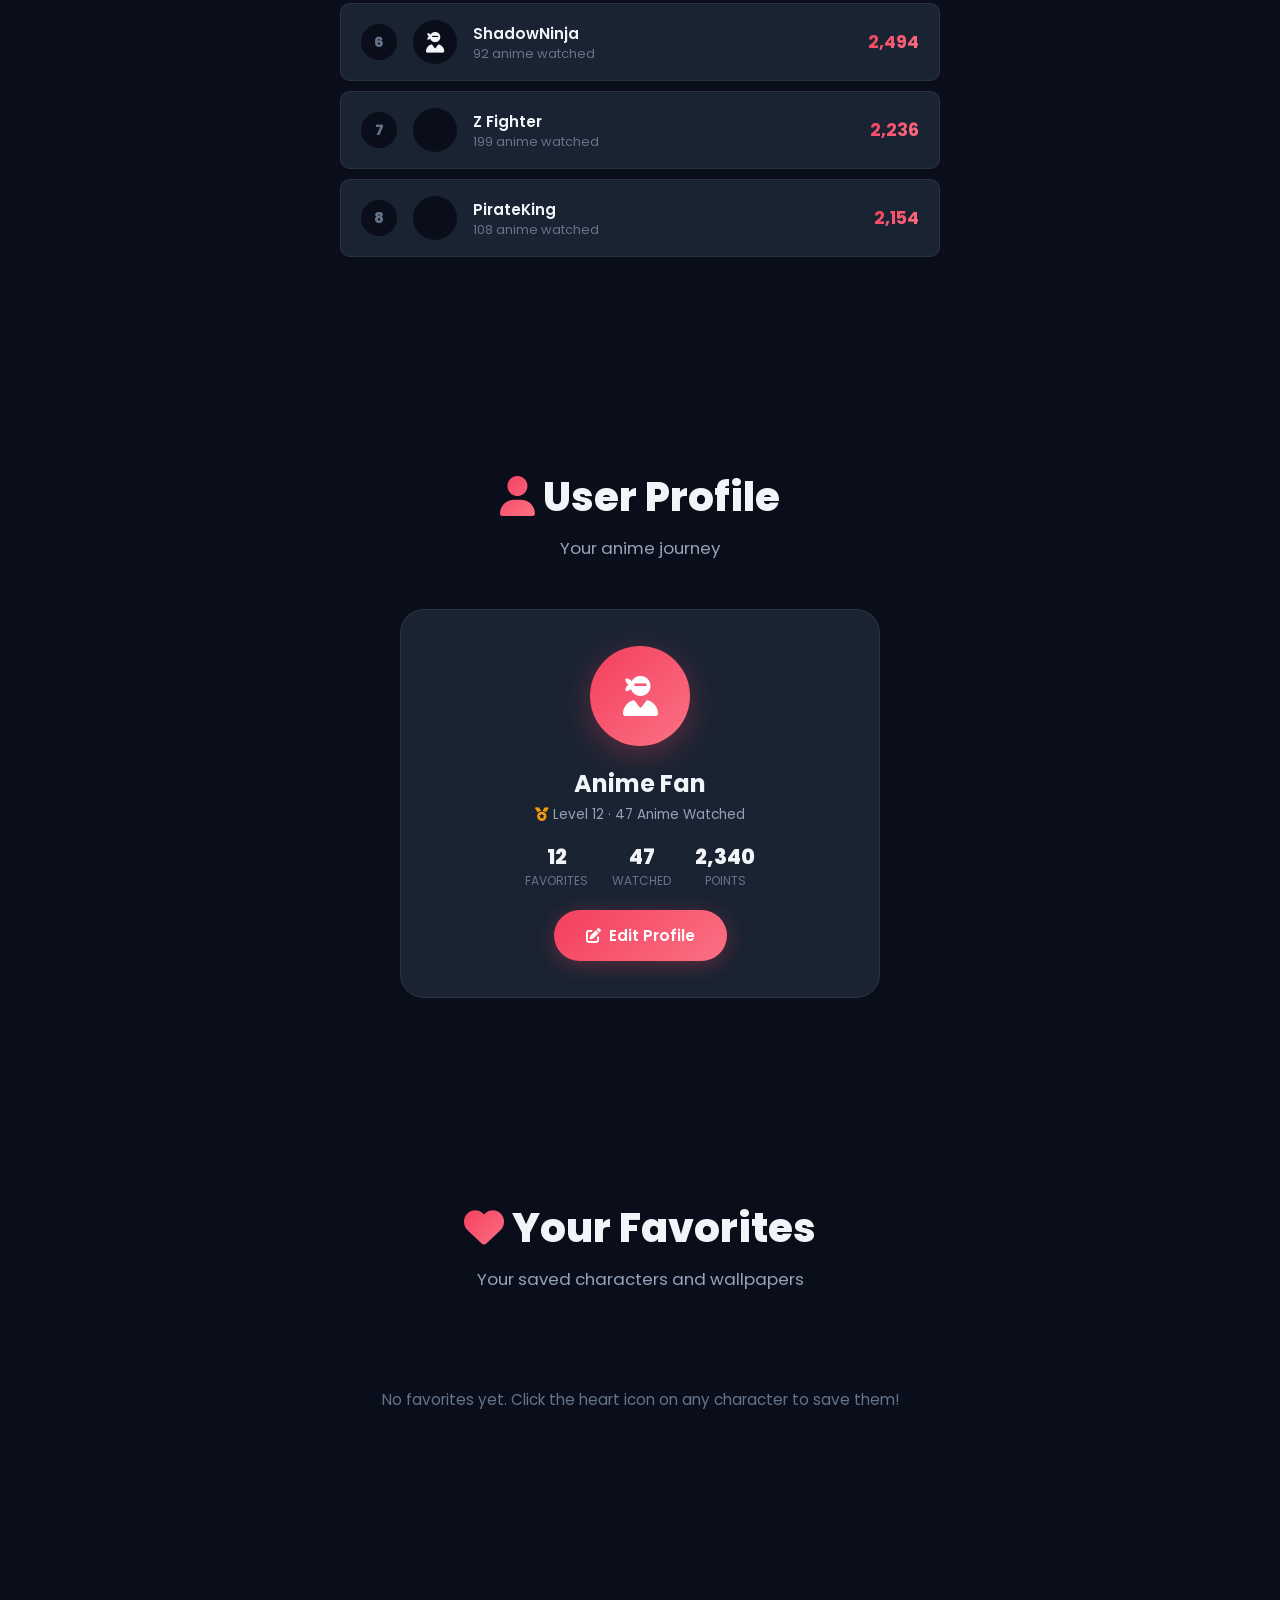
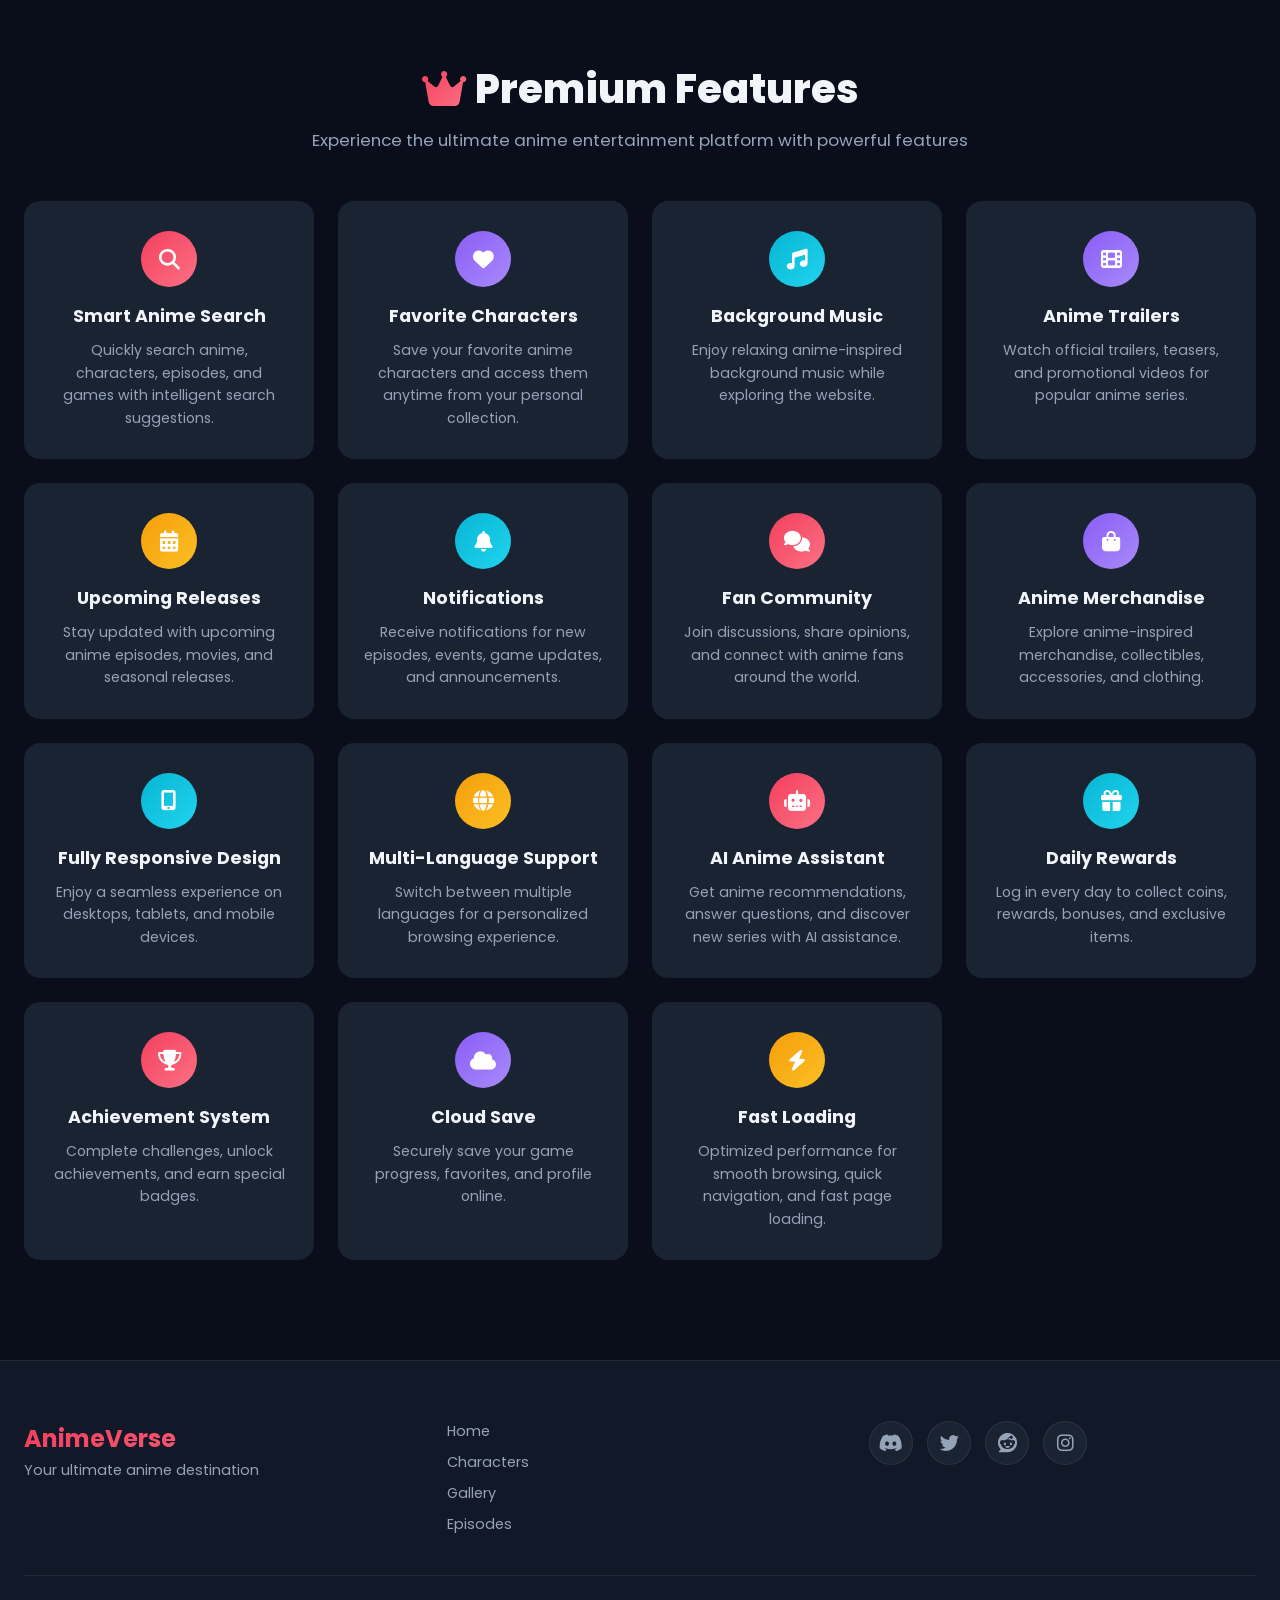
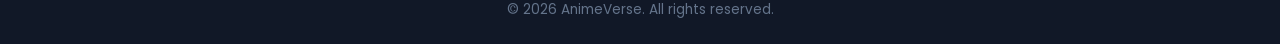
==== commit 35e98d86: "BTS SGPA-to-CGPA conversion Percentage calculator (Percentage = (CGPA - 0.5) × 10) Grade classific" ====
--- a/index.html
+++ b/index.html
@@ -1,116 +1,240 @@
 <!DOCTYPE html>
 <html lang="en">
 <head>
-<meta charset="UTF-8">
-<meta name="viewport" content="width=device-width, initial-scale=1.0">
-<title>Student CGPA Calculator</title>
-<link rel="stylesheet" href="style.css">
+  <meta charset="UTF-8" />
+  <meta name="viewport" content="width=device-width, initial-scale=1.0" />
+  <title>AnimeVerse - Your Anime Hub</title>
+  <link rel="stylesheet" href="styles.css" />
+  <link rel="stylesheet" href="https://cdnjs.cloudflare.com/ajax/libs/font-awesome/6.5.0/css/all.min.css" />
+  <link href="https://fonts.googleapis.com/css2?family=Poppins:wght@300;400;500;600;700;800;900&display=swap" rel="stylesheet" />
 </head>
 <body>
 
-<div class="container">
-    <div class="header">
-        <h2>Student CGPA Calculator</h2>
-        <button class="dark-toggle" onclick="toggleDark()">Dark</button>
-    </div>
-
-    <div class="tab-bar">
-        <button class="tab active" onclick="switchTab('calculator')">Calculator</button>
-        <button class="tab" onclick="switchTab('history')">History</button>
-    </div>
-
-    <div id="calculator" class="tab-content active">
-
-        <div class="section-title">Student Details</div>
-        <div class="student-info">
-            <div class="info-grid">
-                <div class="field">
-                    <label>Student Name</label>
-                    <input type="text" id="stu_name" placeholder="Enter full name">
-                </div>
-                <div class="field">
-                    <label>Register Number</label>
-                    <input type="text" id="stu_reg" placeholder="Enter register number">
-                </div>
-                <div class="field">
-                    <label>College Name</label>
-                    <input type="text" id="stu_college" placeholder="Enter college name">
-                </div>
-                <div class="field">
-                    <label>Department / Course</label>
-                    <input type="text" id="stu_dept" placeholder="B.E. Computer Science and Engineering">
-                </div>
-                <div class="field">
-                    <label>Academic Year</label>
-                    <select id="stu_ayear">
-                        <option value="">Select Year</option>
-                        <option>1st Year</option>
-                        <option>2nd Year</option>
-                        <option>3rd Year</option>
-                        <option>4th Year</option>
-                    </select>
-                </div>
-                <div class="field">
-                    <label>Semester</label>
-                    <select id="stu_sem">
-                        <option value="">Select Semester</option>
-                        <option value="1">Semester 1</option>
-                        <option value="2">Semester 2</option>
-                        <option value="3">Semester 3</option>
-                        <option value="4">Semester 4</option>
-                        <option value="5">Semester 5</option>
-                        <option value="6">Semester 6</option>
-                        <option value="7">Semester 7</option>
-                        <option value="8">Semester 8</option>
-                    </select>
-                </div>
-            </div>
+  <!-- PRELOADER -->
+  <div id="preloader">
+    <div class="loader"><span></span><span></span><span></span><span></span></div>
+    <p>Loading AnimeVerse...</p>
+  </div>
+
+  <!-- SIDEBAR NAV -->
+  <nav id="sidebar" class="sidebar">
+    <div class="sidebar-header">
+      <h2>AnimeVerse</h2>
+      <button id="closeSidebar"><i class="fas fa-times"></i></button>
+    </div>
+    <ul class="sidebar-links">
+      <li><a href="#home" class="nav-link"><i class="fas fa-home"></i> Home</a></li>
+      <li><a href="#characters" class="nav-link"><i class="fas fa-users"></i> Characters</a></li>
+      <li><a href="#gallery" class="nav-link"><i class="fas fa-images"></i> Gallery</a></li>
+      <li><a href="#episodes" class="nav-link"><i class="fas fa-play-circle"></i> Episodes</a></li>
+      <li><a href="#games" class="nav-link"><i class="fas fa-gamepad"></i> Games</a></li>
+      <li><a href="#leaderboard" class="nav-link"><i class="fas fa-trophy"></i> Leaderboard</a></li>
+      <li><a href="#profile" class="nav-link"><i class="fas fa-user"></i> Profile</a></li>
+      <li><a href="#favorites" class="nav-link"><i class="fas fa-heart"></i> Favorites</a></li>
+    </ul>
+    <div class="sidebar-footer">
+      <p>&copy; 2026 AnimeVerse</p>
+    </div>
+  </nav>
+
+  <!-- TOP NAVBAR -->
+  <header class="navbar" id="navbar">
+    <div class="nav-left">
+      <button id="menuToggle"><i class="fas fa-bars"></i></button>
+      <a href="#home" class="logo">AnimeVerse</a>
+    </div>
+    <div class="nav-center">
+      <div class="search-box">
+        <i class="fas fa-search"></i>
+        <input type="text" id="searchInput" placeholder="Search anime, characters..." />
+      </div>
+    </div>
+    <div class="nav-right">
+      <button id="musicToggle" title="Toggle Music"><i class="fas fa-music"></i></button>
+      <button id="themeToggle" title="Toggle Theme"><i class="fas fa-moon"></i></button>
+      <button id="favBadge" title="Favorites"><i class="fas fa-heart"></i><span id="favCount">0</span></button>
+    </div>
+  </header>
+
+  <!-- HERO SECTION -->
+  <section id="home" class="hero">
+    <div class="hero-overlay"></div>
+    <div class="hero-slider" id="heroSlider"></div>
+    <div class="hero-content">
+      <h1 class="hero-title">Welcome to <span>AnimeVerse</span></h1>
+      <p class="hero-sub">Discover the world of anime — characters, episodes, games & more</p>
+      <div class="hero-btns">
+        <a href="#characters" class="btn-primary">Explore Characters <i class="fas fa-arrow-right"></i></a>
+        <a href="#gallery" class="btn-secondary">View Gallery <i class="fas fa-images"></i></a>
+      </div>
+    </div>
+  </section>
+
+  <!-- CHARACTERS SECTION -->
+  <section id="characters" class="section">
+    <div class="section-header">
+      <h2><i class="fas fa-users"></i> Anime Characters</h2>
+      <p>Meet your favorite heroes and villains</p>
+    </div>
+    <div class="filter-bar">
+      <button class="filter-btn active" data-filter="all">All</button>
+      <button class="filter-btn" data-filter="popular">Popular</button>
+      <button class="filter-btn" data-filter="hero">Heroes</button>
+      <button class="filter-btn" data-filter="villain">Villains</button>
+    </div>
+    <div class="characters-grid" id="charactersGrid"></div>
+  </section>
+
+  <!-- GALLERY SECTION -->
+  <section id="gallery" class="section">
+    <div class="section-header">
+      <h2><i class="fas fa-images"></i> Gallery</h2>
+      <p>Stunning anime wallpapers and artwork</p>
+    </div>
+    <div class="gallery-grid" id="galleryGrid"></div>
+  </section>
+
+  <!-- EPISODES SECTION -->
+  <section id="episodes" class="section">
+    <div class="section-header">
+      <h2><i class="fas fa-play-circle"></i> Latest Episodes</h2>
+      <p>Watch the newest releases</p>
+    </div>
+    <div class="episodes-grid" id="episodesGrid"></div>
+  </section>
+
+  <!-- GAMES SECTION -->
+  <section id="games" class="section">
+    <div class="section-header">
+      <h2><i class="fas fa-gamepad"></i> Anime Games</h2>
+      <p>Play exciting anime-themed games</p>
+    </div>
+    <div class="games-grid" id="gamesGrid">
+      <div class="game-card">
+        <div class="game-icon"><i class="fas fa-dice-d6"></i></div>
+        <h3>Anime Quiz</h3>
+        <p>Test your anime knowledge</p>
+        <button class="play-btn" onclick="startQuiz()">Play Now</button>
+      </div>
+      <div class="game-card">
+        <div class="game-icon"><i class="fas fa-card"></i></div>
+        <h3>Memory Match</h3>
+        <p>Match anime characters</p>
+        <button class="play-btn" onclick="startMemoryGame()">Play Now</button>
+      </div>
+      <div class="game-card">
+        <div class="game-icon"><i class="fas fa-gem"></i></div>
+        <h3>Trivia Battle</h3>
+        <p>Battle with trivia</p>
+        <button class="play-btn" onclick="startTrivia()">Play Now</button>
+      </div>
+    </div>
+  </section>
+
+  <!-- LEADERBOARD SECTION -->
+  <section id="leaderboard" class="section">
+    <div class="section-header">
+      <h2><i class="fas fa-trophy"></i> Leaderboard</h2>
+      <p>Top anime fans this week</p>
+    </div>
+    <div class="leaderboard-container" id="leaderboardContainer"></div>
+  </section>
+
+  <!-- PROFILE SECTION -->
+  <section id="profile" class="section">
+    <div class="section-header">
+      <h2><i class="fas fa-user"></i> User Profile</h2>
+      <p>Your anime journey</p>
+    </div>
+    <div class="profile-card">
+      <div class="profile-avatar" id="profileAvatar">
+        <i class="fas fa-user-ninja"></i>
+      </div>
+      <div class="profile-info">
+        <h3 id="profileName">Anime Fan</h3>
+        <p class="profile-badge"><i class="fas fa-medal"></i> Level <span id="profileLevel">12</span> · <span id="profileAnimeWatched">47</span> Anime Watched</p>
+        <div class="profile-stats">
+          <div class="stat"><span id="statFav">12</span><small>Favorites</small></div>
+          <div class="stat"><span id="statWatch">47</span><small>Watched</small></div>
+          <div class="stat"><span id="statPoints">2,340</span><small>Points</small></div>
         </div>
-
-        <div class="section-title">Subject Details</div>
-        <div class="table-wrapper">
-            <table id="subject-table">
-                <thead>
-                    <tr>
-                        <th>S.No</th>
-                        <th>Paper Code</th>
-                        <th>Subject Name</th>
-                        <th>Credits</th>
-                        <th>Grade Point</th>
-                        <th>Grade</th>
-                        <th>Action</th>
-                    </tr>
-                </thead>
-                <tbody id="subject-body">
-                </tbody>
-            </table>
-        </div>
-        <button class="calc-btn add-btn" onclick="addSubject()">+ Add Subject</button>
-
-        <div class="result-section" id="result"></div>
-
-        <div class="btn-row">
-            <button class="calc-btn" onclick="calculateSGPA()">Calculate SGPA</button>
-            <button class="calc-btn save-btn" onclick="saveSemester()">Save Semester</button>
-        </div>
-
-        <div class="section-title">Saved Semesters</div>
-        <div id="saved-sems"></div>
-
-        <div class="btn-row">
-            <button class="calc-btn" onclick="calculateCGPA()">Calculate Final CGPA</button>
-            <button class="calc-btn print-btn" onclick="printResult()">Print / Download</button>
-        </div>
-
-        <div id="final-result"></div>
-    </div>
-
-    <div id="history" class="tab-content">
-        <div id="history-list"></div>
-        <button class="calc-btn danger-btn" onclick="clearHistory()">Clear History</button>
-    </div>
-</div>
-
-<script src="script.js"></script>
+      </div>
+      <button class="btn-primary" id="editProfileBtn"><i class="fas fa-edit"></i> Edit Profile</button>
+    </div>
+  </section>
+
+  <!-- FAVORITES SECTION -->
+  <section id="favorites" class="section">
+    <div class="section-header">
+      <h2><i class="fas fa-heart"></i> Your Favorites</h2>
+      <p>Your saved characters and wallpapers</p>
+    </div>
+    <div class="favorites-grid" id="favoritesGrid">
+      <p class="empty-fav">No favorites yet. Click the heart icon on any character to save them!</p>
+    </div>
+  </section>
+
+  <!-- PREMIUM FEATURES -->
+  <section id="premium-features" class="section">
+    <div class="section-header">
+      <h2><i class="fas fa-crown"></i> Premium Features</h2>
+      <p>Experience the ultimate anime entertainment platform with powerful features</p>
+    </div>
+    <div class="feature-grid">
+      <div class="feature-card"><div class="feature-icon"><i class="fas fa-search"></i></div><h3>Smart Anime Search</h3><p>Quickly search anime, characters, episodes, and games with intelligent search suggestions.</p></div>
+      <div class="feature-card"><div class="feature-icon"><i class="fas fa-heart"></i></div><h3>Favorite Characters</h3><p>Save your favorite anime characters and access them anytime from your personal collection.</p></div>
+      <div class="feature-card"><div class="feature-icon"><i class="fas fa-music"></i></div><h3>Background Music</h3><p>Enjoy relaxing anime-inspired background music while exploring the website.</p></div>
+      <div class="feature-card"><div class="feature-icon"><i class="fas fa-film"></i></div><h3>Anime Trailers</h3><p>Watch official trailers, teasers, and promotional videos for popular anime series.</p></div>
+      <div class="feature-card"><div class="feature-icon"><i class="fas fa-calendar-alt"></i></div><h3>Upcoming Releases</h3><p>Stay updated with upcoming anime episodes, movies, and seasonal releases.</p></div>
+      <div class="feature-card"><div class="feature-icon"><i class="fas fa-bell"></i></div><h3>Notifications</h3><p>Receive notifications for new episodes, events, game updates, and announcements.</p></div>
+      <div class="feature-card"><div class="feature-icon"><i class="fas fa-comments"></i></div><h3>Fan Community</h3><p>Join discussions, share opinions, and connect with anime fans around the world.</p></div>
+      <div class="feature-card"><div class="feature-icon"><i class="fas fa-shopping-bag"></i></div><h3>Anime Merchandise</h3><p>Explore anime-inspired merchandise, collectibles, accessories, and clothing.</p></div>
+      <div class="feature-card"><div class="feature-icon"><i class="fas fa-mobile-alt"></i></div><h3>Fully Responsive Design</h3><p>Enjoy a seamless experience on desktops, tablets, and mobile devices.</p></div>
+      <div class="feature-card"><div class="feature-icon"><i class="fas fa-globe"></i></div><h3>Multi-Language Support</h3><p>Switch between multiple languages for a personalized browsing experience.</p></div>
+      <div class="feature-card"><div class="feature-icon"><i class="fas fa-robot"></i></div><h3>AI Anime Assistant</h3><p>Get anime recommendations, answer questions, and discover new series with AI assistance.</p></div>
+      <div class="feature-card"><div class="feature-icon"><i class="fas fa-gift"></i></div><h3>Daily Rewards</h3><p>Log in every day to collect coins, rewards, bonuses, and exclusive items.</p></div>
+      <div class="feature-card"><div class="feature-icon"><i class="fas fa-trophy"></i></div><h3>Achievement System</h3><p>Complete challenges, unlock achievements, and earn special badges.</p></div>
+      <div class="feature-card"><div class="feature-icon"><i class="fas fa-cloud"></i></div><h3>Cloud Save</h3><p>Securely save your game progress, favorites, and profile online.</p></div>
+      <div class="feature-card"><div class="feature-icon"><i class="fas fa-bolt"></i></div><h3>Fast Loading</h3><p>Optimized performance for smooth browsing, quick navigation, and fast page loading.</p></div>
+    </div>
+  </section>
+
+  <!-- FOOTER -->
+  <footer class="footer">
+    <div class="footer-content">
+      <div class="footer-brand">
+        <h3>AnimeVerse</h3>
+        <p>Your ultimate anime destination</p>
+      </div>
+      <div class="footer-links">
+        <a href="#home">Home</a>
+        <a href="#characters">Characters</a>
+        <a href="#gallery">Gallery</a>
+        <a href="#episodes">Episodes</a>
+      </div>
+      <div class="footer-social">
+        <a href="#"><i class="fab fa-discord"></i></a>
+        <a href="#"><i class="fab fa-twitter"></i></a>
+        <a href="#"><i class="fab fa-reddit"></i></a>
+        <a href="#"><i class="fab fa-instagram"></i></a>
+      </div>
+    </div>
+    <div class="footer-bottom">
+      <p>&copy; 2026 AnimeVerse. All rights reserved.</p>
+    </div>
+  </footer>
+
+  <!-- LIGHTBOX -->
+  <div id="lightbox" class="lightbox">
+    <span class="lightbox-close">&times;</span>
+    <img class="lightbox-content" id="lightboxImg" />
+  </div>
+
+  <!-- BACKGROUND MUSIC -->
+  <audio id="bgMusic" loop>
+    <source src="https://www.soundhelix.com/examples/mp3/SoundHelix-Song-1.mp3" type="audio/mpeg" />
+  </audio>
+
+  <script src="script.js"></script>
 </body>
 </html>
--- a/styles.css
+++ b/styles.css
@@ -0,0 +1,596 @@
+/* ========== ROOT VARIABLES ========== */
+:root {
+  --bg-primary: #0a0e1a;
+  --bg-secondary: #111827;
+  --bg-card: #1a2332;
+  --bg-card-hover: #1f2b3d;
+  --text-primary: #f1f5f9;
+  --text-secondary: #94a3b8;
+  --text-muted: #64748b;
+  --accent: #f43f5e;
+  --accent-hover: #e11d48;
+  --accent-glow: rgba(244, 63, 94, 0.3);
+  --gradient-1: linear-gradient(135deg, #f43f5e, #fb7185);
+  --gradient-2: linear-gradient(135deg, #8b5cf6, #a78bfa);
+  --gradient-3: linear-gradient(135deg, #06b6d4, #22d3ee);
+  --gradient-4: linear-gradient(135deg, #f59e0b, #fbbf24);
+  --border-color: rgba(255, 255, 255, 0.08);
+  --shadow: 0 8px 32px rgba(0, 0, 0, 0.3);
+  --shadow-lg: 0 20px 60px rgba(0, 0, 0, 0.5);
+  --radius: 16px;
+  --radius-sm: 10px;
+  --radius-lg: 24px;
+  --transition: all 0.3s cubic-bezier(0.4, 0, 0.2, 1);
+  --font: 'Poppins', sans-serif;
+}
+
+[data-theme="light"] {
+  --bg-primary: #f8fafc;
+  --bg-secondary: #e2e8f0;
+  --bg-card: #ffffff;
+  --bg-card-hover: #f1f5f9;
+  --text-primary: #0f172a;
+  --text-secondary: #475569;
+  --text-muted: #94a3b8;
+  --border-color: rgba(0, 0, 0, 0.1);
+  --shadow: 0 8px 32px rgba(0, 0, 0, 0.08);
+  --shadow-lg: 0 20px 60px rgba(0, 0, 0, 0.12);
+}
+
+/* ========== RESET & BASE ========== */
+*, *::before, *::after { box-sizing: border-box; margin: 0; padding: 0; }
+
+html { scroll-behavior: smooth; }
+
+body {
+  font-family: var(--font);
+  background: var(--bg-primary);
+  color: var(--text-primary);
+  min-height: 100vh;
+  overflow-x: hidden;
+  transition: background 0.4s, color 0.4s;
+}
+
+a { text-decoration: none; color: inherit; }
+ul { list-style: none; }
+img { max-width: 100%; height: auto; }
+button { cursor: pointer; font-family: inherit; border: none; outline: none; background: none; color: inherit; }
+input { font-family: inherit; outline: none; border: none; }
+section { position: relative; }
+
+/* ========== PRELOADER ========== */
+#preloader {
+  position: fixed; inset: 0; z-index: 99999;
+  background: var(--bg-primary);
+  display: flex; flex-direction: column;
+  justify-content: center; align-items: center;
+  transition: opacity 0.6s, visibility 0.6s;
+}
+#preloader.hidden { opacity: 0; visibility: hidden; pointer-events: none; }
+.loader { display: flex; gap: 8px; margin-bottom: 20px; }
+.loader span {
+  width: 14px; height: 14px; border-radius: 50%;
+  animation: loaderDot 1.4s ease-in-out infinite both;
+}
+.loader span:nth-child(1) { background: var(--accent); animation-delay: -0.32s; }
+.loader span:nth-child(2) { background: #8b5cf6; animation-delay: -0.16s; }
+.loader span:nth-child(3) { background: #06b6d4; animation-delay: 0s; }
+.loader span:nth-child(4) { background: #f59e0b; animation-delay: 0.16s; }
+@keyframes loaderDot {
+  0%, 80%, 100% { transform: scale(0); }
+  40% { transform: scale(1); }
+}
+#preloader p { color: var(--text-secondary); font-size: 0.9rem; letter-spacing: 2px; text-transform: uppercase; }
+
+/* ========== SIDEBAR ========== */
+.sidebar {
+  position: fixed; top: 0; left: 0; height: 100vh; width: 280px;
+  background: var(--bg-secondary); z-index: 1000;
+  transform: translateX(-100%); transition: transform 0.35s cubic-bezier(0.4, 0, 0.2, 1);
+  border-right: 1px solid var(--border-color);
+  display: flex; flex-direction: column;
+  box-shadow: 4px 0 30px rgba(0,0,0,0.3);
+}
+.sidebar.active { transform: translateX(0); }
+.sidebar-header {
+  display: flex; justify-content: space-between; align-items: center;
+  padding: 20px 24px; border-bottom: 1px solid var(--border-color);
+}
+.sidebar-header h2 {
+  background: var(--gradient-1); -webkit-background-clip: text;
+  -webkit-text-fill-color: transparent; font-size: 1.4rem;
+}
+.sidebar-header button { font-size: 1.3rem; color: var(--text-secondary); transition: var(--transition); }
+.sidebar-header button:hover { color: var(--accent); transform: rotate(90deg); }
+.sidebar-links { flex: 1; padding: 12px 0; overflow-y: auto; }
+.sidebar-links li a {
+  display: flex; align-items: center; gap: 14px;
+  padding: 14px 24px; color: var(--text-secondary);
+  transition: var(--transition); font-size: 0.95rem;
+  border-left: 3px solid transparent;
+}
+.sidebar-links li a:hover {
+  background: rgba(244, 63, 94, 0.08);
+  color: var(--text-primary); border-left-color: var(--accent);
+}
+.sidebar-links li a i { width: 20px; font-size: 1.1rem; }
+.sidebar-footer {
+  padding: 16px 24px; border-top: 1px solid var(--border-color);
+  color: var(--text-muted); font-size: 0.8rem;
+}
+
+/* ========== NAVBAR ========== */
+.navbar {
+  position: fixed; top: 0; left: 0; right: 0; z-index: 900;
+  display: flex; justify-content: space-between; align-items: center;
+  padding: 12px 24px; background: rgba(10, 14, 26, 0.85);
+  backdrop-filter: blur(20px); -webkit-backdrop-filter: blur(20px);
+  border-bottom: 1px solid var(--border-color);
+  transition: var(--transition);
+}
+[data-theme="light"] .navbar { background: rgba(248, 250, 252, 0.85); }
+.nav-left { display: flex; align-items: center; gap: 16px; }
+#menuToggle { font-size: 1.3rem; color: var(--text-secondary); transition: var(--transition); }
+#menuToggle:hover { color: var(--accent); }
+.logo {
+  font-size: 1.3rem; font-weight: 800;
+  background: var(--gradient-1); -webkit-background-clip: text;
+  -webkit-text-fill-color: transparent; letter-spacing: -0.5px;
+}
+.nav-center { flex: 1; max-width: 420px; margin: 0 24px; }
+.search-box {
+  display: flex; align-items: center; gap: 10px;
+  background: var(--bg-card); border: 1px solid var(--border-color);
+  border-radius: 999px; padding: 8px 18px; transition: var(--transition);
+}
+.search-box:focus-within { border-color: var(--accent); box-shadow: 0 0 0 3px var(--accent-glow); }
+.search-box i { color: var(--text-muted); font-size: 0.9rem; }
+.search-box input {
+  background: none; color: var(--text-primary); width: 100%;
+  font-size: 0.9rem;
+}
+.search-box input::placeholder { color: var(--text-muted); }
+.nav-right { display: flex; align-items: center; gap: 8px; }
+.nav-right button {
+  width: 40px; height: 40px; border-radius: 50%;
+  display: flex; align-items: center; justify-content: center;
+  color: var(--text-secondary); font-size: 1.1rem;
+  transition: var(--transition); position: relative;
+}
+.nav-right button:hover { background: var(--bg-card); color: var(--text-primary); }
+#favBadge { position: relative; }
+#favCount {
+  position: absolute; top: 2px; right: 2px;
+  background: var(--accent); color: #fff; font-size: 0.6rem;
+  width: 18px; height: 18px; border-radius: 50%;
+  display: flex; align-items: center; justify-content: center;
+  font-weight: 700;
+}
+
+/* ========== HERO ========== */
+.hero {
+  min-height: 100vh; display: flex; align-items: center; justify-content: center;
+  position: relative; overflow: hidden;
+}
+.hero-overlay {
+  position: absolute; inset: 0;
+  background: linear-gradient(135deg, rgba(10,14,26,0.85), rgba(10,14,26,0.6));
+  z-index: 1;
+}
+.hero-slider {
+  position: absolute; inset: 0; z-index: 0;
+  background-size: cover; background-position: center;
+  animation: heroZoom 20s ease-in-out infinite;
+}
+@keyframes heroZoom {
+  0%, 100% { transform: scale(1); }
+  50% { transform: scale(1.08); }
+}
+.hero-content {
+  position: relative; z-index: 2; text-align: center; padding: 20px;
+  max-width: 800px;
+}
+.hero-title {
+  font-size: clamp(2.5rem, 7vw, 5rem); font-weight: 900;
+  line-height: 1.1; margin-bottom: 16px; animation: fadeUp 1s ease;
+}
+.hero-title span {
+  background: var(--gradient-1); -webkit-background-clip: text;
+  -webkit-text-fill-color: transparent;
+}
+.hero-sub {
+  font-size: clamp(1rem, 2vw, 1.25rem); color: var(--text-secondary);
+  margin-bottom: 36px; animation: fadeUp 1s ease 0.15s both;
+}
+.hero-btns { display: flex; gap: 16px; justify-content: center; flex-wrap: wrap; animation: fadeUp 1s ease 0.3s both; }
+@keyframes fadeUp { from { opacity: 0; transform: translateY(30px); } to { opacity: 1; transform: translateY(0); } }
+.btn-primary, .btn-secondary {
+  padding: 14px 32px; border-radius: 999px; font-size: 0.95rem;
+  font-weight: 600; transition: var(--transition); display: inline-flex;
+  align-items: center; gap: 8px;
+}
+.btn-primary {
+  background: var(--gradient-1); color: #fff;
+  box-shadow: 0 4px 20px var(--accent-glow);
+}
+.btn-primary:hover { transform: translateY(-3px); box-shadow: 0 8px 30px var(--accent-glow); }
+.btn-secondary {
+  background: rgba(255,255,255,0.08); color: var(--text-primary);
+  border: 1px solid var(--border-color);
+}
+.btn-secondary:hover { background: rgba(255,255,255,0.15); transform: translateY(-3px); }
+
+/* ========== SECTION ========== */
+.section { padding: 100px 24px; max-width: 1280px; margin: 0 auto; }
+.section-header {
+  text-align: center; margin-bottom: 48px;
+}
+.section-header h2 {
+  font-size: clamp(1.8rem, 4vw, 2.5rem); font-weight: 800;
+  margin-bottom: 8px;
+}
+.section-header h2 i { background: var(--gradient-1); -webkit-background-clip: text; -webkit-text-fill-color: transparent; }
+.section-header p { color: var(--text-secondary); font-size: 1.05rem; }
+
+/* ========== FILTER BAR ========== */
+.filter-bar {
+  display: flex; justify-content: center; gap: 10px; margin-bottom: 36px;
+  flex-wrap: wrap;
+}
+.filter-btn {
+  padding: 8px 22px; border-radius: 999px; font-size: 0.85rem;
+  font-weight: 500; background: var(--bg-card);
+  border: 1px solid var(--border-color); color: var(--text-secondary);
+  transition: var(--transition); text-transform: capitalize;
+}
+.filter-btn:hover { border-color: var(--accent); color: var(--text-primary); }
+.filter-btn.active { background: var(--gradient-1); color: #fff; border-color: transparent; }
+
+/* ========== CHARACTERS GRID ========== */
+.characters-grid {
+  display: grid; grid-template-columns: repeat(auto-fill, minmax(200px, 1fr));
+  gap: 24px;
+}
+.character-card {
+  background: var(--bg-card); border-radius: var(--radius);
+  overflow: hidden; border: 1px solid var(--border-color);
+  transition: var(--transition); position: relative;
+  animation: fadeUp 0.5s ease both;
+}
+.character-card:hover { transform: translateY(-8px); box-shadow: var(--shadow-lg); border-color: var(--accent); }
+.character-card .card-img {
+  width: 100%; aspect-ratio: 3/4; object-fit: cover;
+  transition: transform 0.5s;
+}
+.character-card:hover .card-img { transform: scale(1.08); }
+.character-card .card-body { padding: 16px; }
+.character-card .card-body h3 { font-size: 1rem; font-weight: 600; margin-bottom: 4px; }
+.character-card .card-body p { font-size: 0.8rem; color: var(--text-muted); }
+.character-card .fav-btn {
+  position: absolute; top: 10px; right: 10px;
+  width: 36px; height: 36px; border-radius: 50%;
+  background: rgba(0,0,0,0.5); color: #fff; font-size: 1rem;
+  display: flex; align-items: center; justify-content: center;
+  transition: var(--transition); backdrop-filter: blur(4px);
+}
+.character-card .fav-btn:hover { transform: scale(1.15); }
+.character-card .fav-btn.active { color: var(--accent); }
+
+/* ========== GALLERY GRID ========== */
+.gallery-grid {
+  display: grid; grid-template-columns: repeat(auto-fill, minmax(250px, 1fr));
+  gap: 16px;
+}
+.gallery-item {
+  border-radius: var(--radius-sm); overflow: hidden; cursor: pointer;
+  border: 1px solid var(--border-color); transition: var(--transition);
+  position: relative; aspect-ratio: 16/10;
+}
+.gallery-item:hover { transform: scale(1.03); box-shadow: var(--shadow); border-color: var(--accent); }
+.gallery-item img { width: 100%; height: 100%; object-fit: cover; transition: transform 0.5s; }
+.gallery-item:hover img { transform: scale(1.1); }
+.gallery-item .gallery-overlay {
+  position: absolute; inset: 0; background: linear-gradient(transparent 50%, rgba(0,0,0,0.7));
+  opacity: 0; transition: var(--transition); display: flex;
+  align-items: flex-end; padding: 16px;
+}
+.gallery-item:hover .gallery-overlay { opacity: 1; }
+.gallery-item .gallery-overlay span { color: #fff; font-weight: 500; font-size: 0.85rem; }
+
+/* ========== EPISODES ========== */
+.episodes-grid {
+  display: grid; grid-template-columns: repeat(auto-fill, minmax(280px, 1fr));
+  gap: 24px;
+}
+.episode-card {
+  background: var(--bg-card); border-radius: var(--radius);
+  overflow: hidden; border: 1px solid var(--border-color);
+  transition: var(--transition);
+}
+.episode-card:hover { transform: translateY(-6px); box-shadow: var(--shadow-lg); }
+.episode-card .ep-img {
+  width: 100%; aspect-ratio: 16/9; object-fit: cover;
+  transition: transform 0.5s;
+}
+.episode-card:hover .ep-img { transform: scale(1.05); }
+.episode-card .ep-body { padding: 16px; }
+.episode-card .ep-body .ep-meta {
+  display: flex; justify-content: space-between; align-items: center;
+  margin-bottom: 8px;
+}
+.episode-card .ep-body .ep-meta .ep-number {
+  background: var(--gradient-1); color: #fff; padding: 2px 12px;
+  border-radius: 999px; font-size: 0.75rem; font-weight: 600;
+}
+.episode-card .ep-body .ep-meta .ep-rating { color: #f59e0b; font-size: 0.85rem; }
+.episode-card .ep-body h3 { font-size: 1rem; font-weight: 600; margin-bottom: 6px; }
+.episode-card .ep-body p { font-size: 0.85rem; color: var(--text-muted); margin-bottom: 12px; display: -webkit-box; -webkit-line-clamp: 2; -webkit-box-orient: vertical; overflow: hidden; }
+.watch-btn {
+  padding: 8px 20px; border-radius: 999px; font-size: 0.85rem; font-weight: 500;
+  background: var(--accent); color: #fff; transition: var(--transition);
+}
+.watch-btn:hover { background: var(--accent-hover); transform: translateX(4px); }
+
+/* ========== GAMES ========== */
+.games-grid {
+  display: grid; grid-template-columns: repeat(auto-fill, minmax(260px, 1fr));
+  gap: 24px;
+}
+.game-card {
+  background: var(--bg-card); border-radius: var(--radius);
+  padding: 36px 24px; text-align: center;
+  border: 1px solid var(--border-color); transition: var(--transition);
+}
+.game-card:hover { transform: translateY(-6px); box-shadow: var(--shadow-lg); border-color: var(--accent); }
+.game-icon { font-size: 3rem; margin-bottom: 16px; }
+.game-card:nth-child(1) .game-icon { color: #f43f5e; }
+.game-card:nth-child(2) .game-icon { color: #8b5cf6; }
+.game-card:nth-child(3) .game-icon { color: #06b6d4; }
+.game-card h3 { font-size: 1.2rem; font-weight: 700; margin-bottom: 8px; }
+.game-card p { color: var(--text-secondary); font-size: 0.9rem; margin-bottom: 20px; }
+.play-btn {
+  padding: 10px 28px; border-radius: 999px; font-weight: 600;
+  background: var(--gradient-1); color: #fff; font-size: 0.9rem;
+  transition: var(--transition);
+}
+.play-btn:hover { transform: translateY(-2px); box-shadow: 0 6px 20px var(--accent-glow); }
+
+/* ========== LEADERBOARD ========== */
+.leaderboard-container {
+  max-width: 600px; margin: 0 auto;
+}
+.leaderboard-item {
+  display: flex; align-items: center; gap: 16px;
+  padding: 16px 20px; margin-bottom: 10px;
+  background: var(--bg-card); border-radius: var(--radius-sm);
+  border: 1px solid var(--border-color); transition: var(--transition);
+}
+.leaderboard-item:hover { border-color: var(--accent); }
+.leaderboard-item .rank {
+  width: 36px; height: 36px; border-radius: 50%;
+  display: flex; align-items: center; justify-content: center;
+  font-weight: 800; font-size: 0.9rem;
+}
+.leaderboard-item:nth-child(1) .rank { background: linear-gradient(135deg, #f59e0b, #fbbf24); color: #000; }
+.leaderboard-item:nth-child(2) .rank { background: linear-gradient(135deg, #94a3b8, #cbd5e1); color: #000; }
+.leaderboard-item:nth-child(3) .rank { background: linear-gradient(135deg, #b45309, #d97706); color: #fff; }
+.leaderboard-item .rank.other { background: var(--bg-primary); color: var(--text-muted); }
+.leaderboard-item .avatar {
+  width: 44px; height: 44px; border-radius: 50%;
+  display: flex; align-items: center; justify-content: center;
+  font-size: 1.3rem; background: var(--bg-primary);
+}
+.leaderboard-item .info { flex: 1; }
+.leaderboard-item .info h4 { font-size: 0.95rem; font-weight: 600; }
+.leaderboard-item .info p { font-size: 0.8rem; color: var(--text-muted); }
+.leaderboard-item .score { font-weight: 700; font-size: 1.1rem; background: var(--gradient-1); -webkit-background-clip: text; -webkit-text-fill-color: transparent; }
+
+/* ========== PROFILE ========== */
+.profile-card {
+  background: var(--bg-card); border-radius: var(--radius-lg);
+  padding: 36px; border: 1px solid var(--border-color);
+  display: flex; flex-direction: column; align-items: center; gap: 20px;
+  max-width: 480px; margin: 0 auto; text-align: center;
+}
+.profile-avatar {
+  width: 100px; height: 100px; border-radius: 50%;
+  background: var(--gradient-1); display: flex; align-items: center;
+  justify-content: center; font-size: 2.5rem; color: #fff;
+  box-shadow: 0 8px 30px var(--accent-glow);
+}
+.profile-info h3 { font-size: 1.5rem; font-weight: 700; }
+.profile-badge { color: var(--text-secondary); font-size: 0.85rem; margin-top: 4px; }
+.profile-badge i { color: #f59e0b; }
+.profile-stats { display: flex; gap: 24px; margin-top: 16px; }
+.profile-stats .stat { display: flex; flex-direction: column; }
+.profile-stats .stat span { font-size: 1.3rem; font-weight: 800; }
+.profile-stats .stat small { font-size: 0.75rem; color: var(--text-muted); text-transform: uppercase; }
+
+/* ========== FAVORITES ========== */
+.favorites-grid {
+  display: grid; grid-template-columns: repeat(auto-fill, minmax(180px, 1fr));
+  gap: 16px;
+}
+.empty-fav {
+  grid-column: 1 / -1; text-align: center; color: var(--text-muted);
+  padding: 48px 20px; font-size: 0.95rem;
+}
+
+/* ========== LIGHTBOX ========== */
+.lightbox {
+  display: none; position: fixed; inset: 0; z-index: 9998;
+  background: rgba(0,0,0,0.92); justify-content: center;
+  align-items: center; padding: 40px;
+}
+.lightbox.active { display: flex; }
+.lightbox-content {
+  max-width: 90vw; max-height: 90vh; border-radius: var(--radius-sm);
+  box-shadow: 0 20px 60px rgba(0,0,0,0.6);
+}
+.lightbox-close {
+  position: absolute; top: 24px; right: 32px; font-size: 2.5rem;
+  color: #fff; cursor: pointer; transition: var(--transition);
+}
+.lightbox-close:hover { color: var(--accent); transform: rotate(90deg); }
+
+/* ========== PREMIUM FEATURES ========== */
+.feature-grid {
+  display: grid; grid-template-columns: repeat(auto-fill, minmax(250px, 1fr));
+  gap: 24px;
+}
+.feature-card {
+  background: var(--bg-card); padding: 28px 24px;
+  border-radius: var(--radius); text-align: center;
+  border: 2px solid transparent; transition: var(--transition);
+  position: relative; overflow: hidden;
+}
+.feature-card::before {
+  content: ''; position: absolute; top: 0; left: 0; right: 0; height: 3px;
+  background: var(--gradient-1); transform: scaleX(0); transition: transform 0.4s;
+  transform-origin: left;
+}
+.feature-card:hover::before { transform: scaleX(1); }
+.feature-card:hover {
+  transform: translateY(-8px); border-color: var(--accent);
+  box-shadow: 0 10px 30px var(--accent-glow);
+}
+.feature-icon {
+  width: 56px; height: 56px; border-radius: 50%;
+  display: flex; align-items: center; justify-content: center;
+  margin: 0 auto 16px; font-size: 1.3rem; color: #fff;
+  background: var(--gradient-1);
+}
+.feature-card:nth-child(2n) .feature-icon { background: var(--gradient-2); }
+.feature-card:nth-child(3n) .feature-icon { background: var(--gradient-3); }
+.feature-card:nth-child(5n) .feature-icon { background: var(--gradient-4); }
+.feature-card h3 {
+  font-size: 1.1rem; font-weight: 700; margin-bottom: 10px;
+}
+.feature-card p {
+  color: var(--text-secondary); font-size: 0.88rem; line-height: 1.6;
+}
+
+/* ========== FOOTER ========== */
+.footer {
+  background: var(--bg-secondary); border-top: 1px solid var(--border-color);
+  padding: 60px 24px 0;
+}
+.footer-content {
+  max-width: 1280px; margin: 0 auto; display: grid;
+  grid-template-columns: repeat(auto-fit, minmax(200px, 1fr)); gap: 36px;
+}
+.footer-brand h3 {
+  font-size: 1.5rem; background: var(--gradient-1);
+  -webkit-background-clip: text; -webkit-text-fill-color: transparent;
+}
+.footer-brand p { color: var(--text-secondary); font-size: 0.9rem; margin-top: 4px; }
+.footer-links { display: flex; flex-direction: column; gap: 10px; }
+.footer-links a { color: var(--text-secondary); transition: var(--transition); font-size: 0.9rem; }
+.footer-links a:hover { color: var(--accent); }
+.footer-social { display: flex; gap: 14px; }
+.footer-social a {
+  width: 44px; height: 44px; border-radius: 50%;
+  display: flex; align-items: center; justify-content: center;
+  background: var(--bg-card); border: 1px solid var(--border-color);
+  color: var(--text-secondary); font-size: 1.2rem; transition: var(--transition);
+}
+.footer-social a:hover { background: var(--accent); color: #fff; border-color: var(--accent); }
+.footer-bottom {
+  text-align: center; padding: 24px; margin-top: 40px;
+  border-top: 1px solid var(--border-color); color: var(--text-muted);
+  font-size: 0.85rem;
+}
+
+/* ========== SCROLLBAR ========== */
+::-webkit-scrollbar { width: 6px; }
+::-webkit-scrollbar-track { background: var(--bg-primary); }
+::-webkit-scrollbar-thumb { background: var(--text-muted); border-radius: 999px; }
+::-webkit-scrollbar-thumb:hover { background: var(--accent); }
+
+/* ========== RESPONSIVE ========== */
+@media (max-width: 768px) {
+  .navbar { padding: 10px 16px; }
+  .nav-center { max-width: 100%; margin: 0 12px; }
+  .search-box { padding: 6px 14px; }
+  .search-box input { font-size: 0.85rem; }
+  .logo { font-size: 1.1rem; }
+  .section { padding: 60px 16px; }
+  .hero-content { padding: 16px; }
+  .characters-grid { grid-template-columns: repeat(auto-fill, minmax(150px, 1fr)); gap: 16px; }
+  .gallery-grid { grid-template-columns: repeat(auto-fill, minmax(160px, 1fr)); gap: 12px; }
+  .episodes-grid { grid-template-columns: 1fr; }
+  .games-grid { grid-template-columns: 1fr; }
+  .profile-stats { gap: 16px; }
+  .sidebar { width: 260px; }
+  .footer-content { grid-template-columns: 1fr; text-align: center; }
+  .footer-social { justify-content: center; }
+}
+
+@media (max-width: 480px) {
+  .hero-title { font-size: 2rem; }
+  .hero-btns { flex-direction: column; align-items: center; }
+  .btn-primary, .btn-secondary { width: 100%; max-width: 260px; justify-content: center; }
+  .characters-grid { grid-template-columns: repeat(2, 1fr); gap: 12px; }
+  .gallery-grid { grid-template-columns: repeat(2, 1fr); gap: 8px; }
+  .filter-bar { gap: 6px; }
+  .filter-btn { font-size: 0.75rem; padding: 6px 14px; }
+  .section-header { margin-bottom: 28px; }
+  .sidebar { width: 100%; }
+}
+
+/* ========== ANIMATIONS ========== */
+@keyframes float {
+  0%, 100% { transform: translateY(0); }
+  50% { transform: translateY(-10px); }
+}
+@keyframes pulse {
+  0%, 100% { transform: scale(1); }
+  50% { transform: scale(1.05); }
+}
+@keyframes shimmer {
+  0% { background-position: -200% center; }
+  100% { background-position: 200% center; }
+}
+
+/* ========== MODAL OVERLAY for games ========== */
+.modal-overlay {
+  display: none; position: fixed; inset: 0; z-index: 9997;
+  background: rgba(0,0,0,0.8); justify-content: center; align-items: center;
+  padding: 20px;
+}
+.modal-overlay.active { display: flex; }
+.modal-box {
+  background: var(--bg-card); border-radius: var(--radius-lg);
+  padding: 36px; max-width: 500px; width: 100%;
+  border: 1px solid var(--border-color); text-align: center;
+  max-height: 80vh; overflow-y: auto;
+}
+.modal-box h2 { font-size: 1.5rem; margin-bottom: 16px; }
+.modal-box p { color: var(--text-secondary); margin-bottom: 16px; }
+.modal-box .modal-close {
+  margin-top: 16px; padding: 10px 24px; border-radius: 999px;
+  background: var(--accent); color: #fff; font-weight: 600;
+}
+.modal-box .game-option {
+  display: block; width: 100%; padding: 12px 20px; margin-bottom: 8px;
+  background: var(--bg-primary); border: 1px solid var(--border-color);
+  border-radius: var(--radius-sm); text-align: left;
+  color: var(--text-primary); transition: var(--transition);
+}
+.modal-box .game-option:hover { border-color: var(--accent); }
+.modal-box .game-option.correct { border-color: #22c55e; background: rgba(34,197,94,0.1); }
+.modal-box .game-option.wrong { border-color: var(--accent); background: rgba(244,63,94,0.1); }
+.modal-box .score-display { font-size: 1.2rem; font-weight: 700; margin-bottom: 12px; }
+.memory-grid {
+  display: grid; grid-template-columns: repeat(4, 1fr); gap: 8px;
+  margin: 16px 0;
+}
+.memory-card {
+  aspect-ratio: 1; border-radius: var(--radius-sm);
+  background: var(--gradient-1); display: flex; align-items: center;
+  justify-content: center; font-size: 1.5rem; color: #fff;
+  cursor: pointer; transition: var(--transition);
+  border: 1px solid var(--border-color);
+}
+.memory-card.flipped { background: var(--bg-primary); }
+.memory-card.matched { background: #22c55e; opacity: 0.6; cursor: default; }
